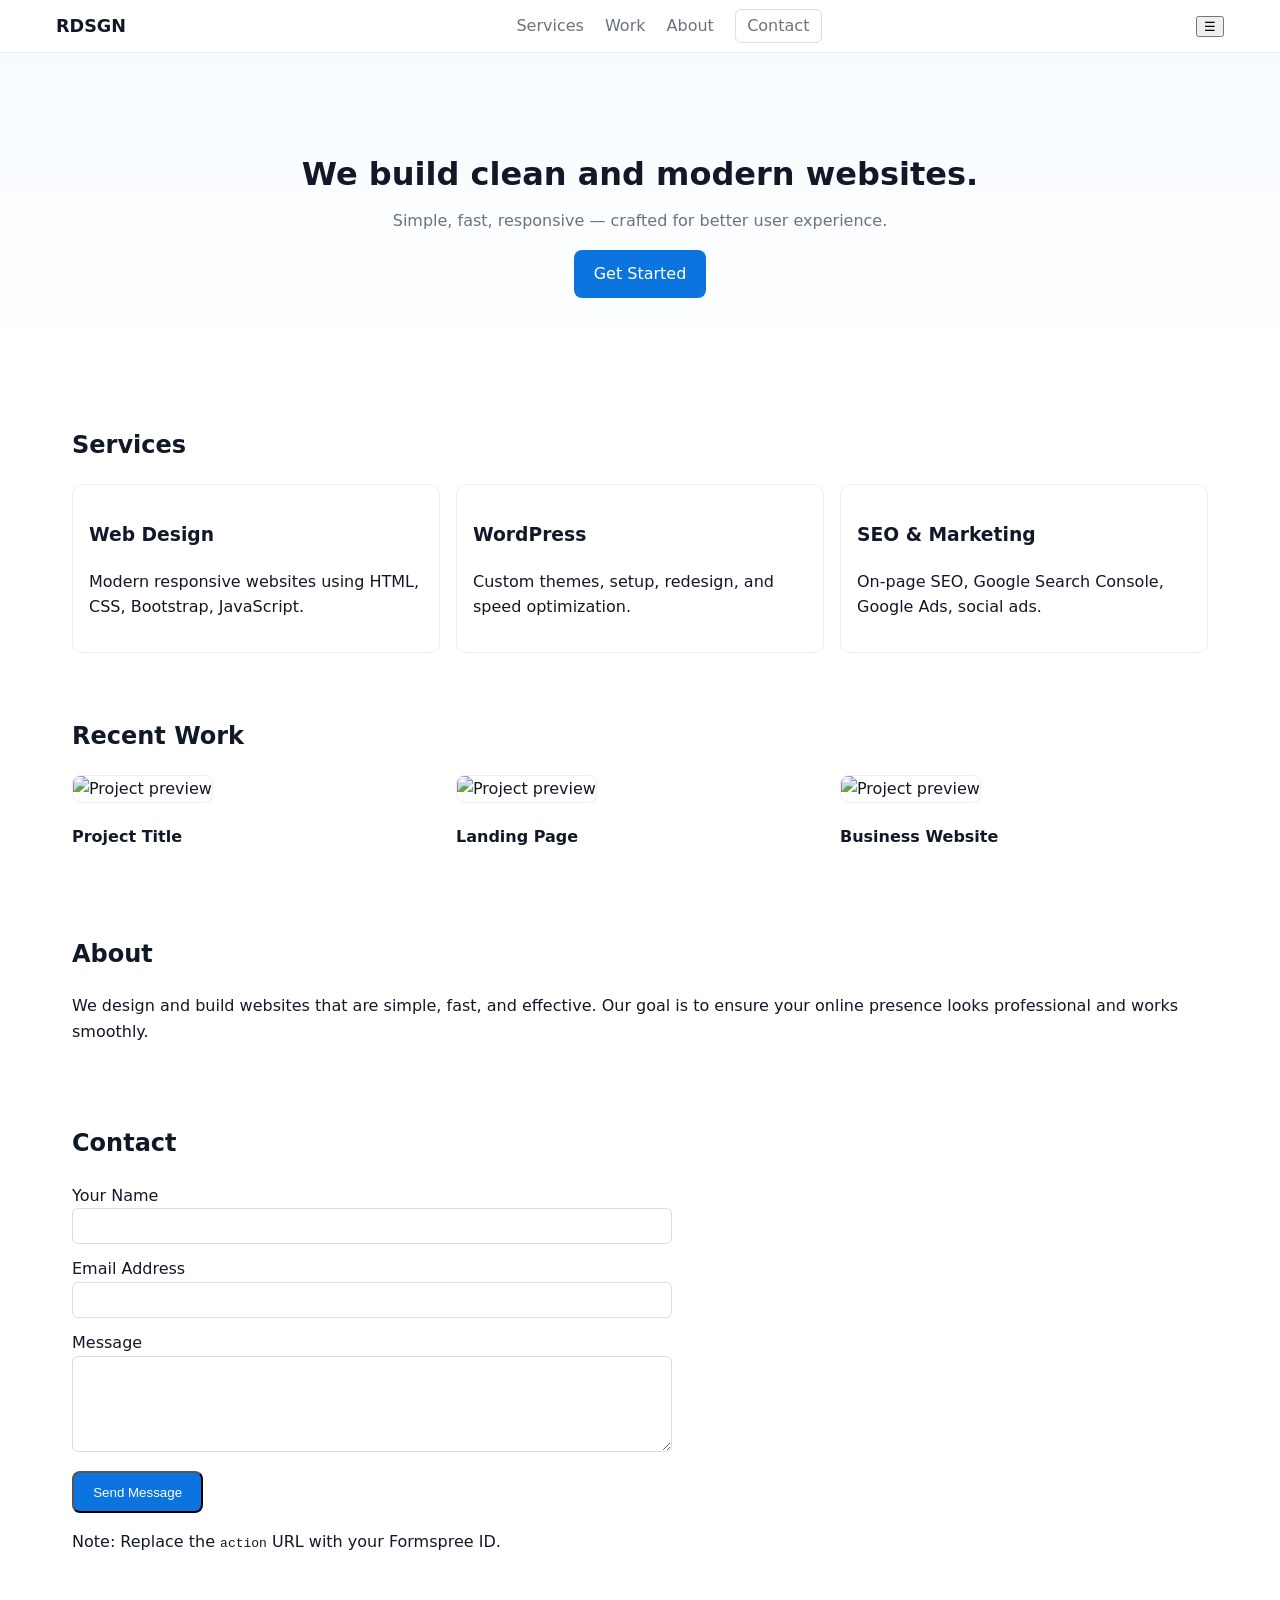
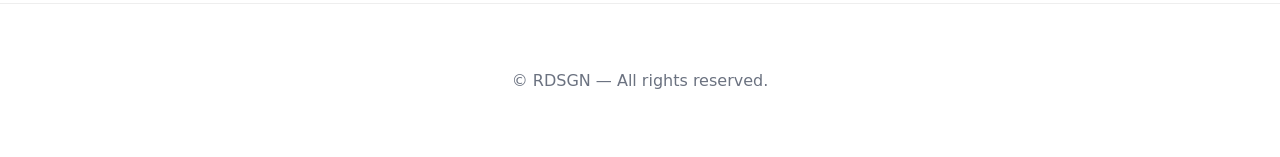
==== index.html @ f85a311f "Fix HTML encoding issues in index.html" ====
<!doctype html>
<html lang="en">
<head>
  <meta charset="utf-8" />
  <meta name="viewport" content="width=device-width,initial-scale=1" />
  <title>RDSGN — Web & Digital</title>
  <meta name="description" content="RDSGN — Modern Web Design, Development & Digital Solutions" />

  <link rel="icon" href="assets/favicon.png" />
  <link rel="stylesheet" href="styles.css" />
</head>
<body>

  <!-- Header -->
  <header class="site-header">
    <div class="container">
      <a class="logo" href="/">RDSGN</a>
      <nav class="nav">
        <a href="#services">Services</a>
        <a href="#work">Work</a>
        <a href="#about">About</a>
        <a href="#contact" class="btn">Contact</a>
      </nav>
      <button class="mobile-menu" aria-label="Open menu">☰</button>
    </div>
  </header>

  <!-- Hero Section -->
  <section class="hero">
    <div class="container">
      <h1>We build clean and modern websites.</h1>
      <p>Simple, fast, responsive — crafted for better user experience.</p>
      <a href="#contact" class="primary">Get Started</a>
    </div>
  </section>

  <!-- Services -->
  <section id="services" class="container cards">
    <h2>Services</h2>
    <div class="card-grid">

      <article class="card">
        <h3>Web Design</h3>
        <p>Modern responsive websites using HTML, CSS, Bootstrap, JavaScript.</p>
      </article>

      <article class="card">
        <h3>WordPress</h3>
        <p>Custom themes, setup, redesign, and speed optimization.</p>
      </article>

      <article class="card">
        <h3>SEO & Marketing</h3>
        <p>On-page SEO, Google Search Console, Google Ads, social ads.</p>
      </article>

    </div>
  </section>

  <!-- Work -->
  <section id="work" class="container">
    <h2>Recent Work</h2>
    <div class="work-grid">

      <div class="work-item">
        <img src="assets/example1.png" alt="Project preview" />
        <h4>Project Title</h4>
      </div>

      <div class="work-item">
        <img src="assets/example2.png" alt="Project preview" />
        <h4>Landing Page</h4>
      </div>

      <div class="work-item">
        <img src="assets/example3.png" alt="Project preview" />
        <h4>Business Website</h4>
      </div>

    </div>
  </section>

  <!-- About -->
  <section id="about" class="container">
    <h2>About</h2>
    <p>
      We design and build websites that are simple, fast, and effective.
      Our goal is to ensure your online presence looks professional and works smoothly.
    </p>
  </section>

  <!-- Contact -->
  <section id="contact" class="container form-wrap">
    <h2>Contact</h2>

    <!-- Simple Email Form -->
    <form id="contactForm" method="POST" action="https://formspree.io/f/your-id">
      <label>
        Your Name
        <input type="text" name="name" required />
      </label>

      <label>
        Email Address
        <input type="email" name="email" required />
      </label>

      <label>
        Message
        <textarea name="message" rows="5" required></textarea>
      </label>

      <button type="submit" class="primary">Send Message</button>

      <p class="form-note">
        Note: Replace the <code>action</code> URL with your Formspree ID.
      </p>
    </form>
  </section>

  <!-- Footer -->
  <footer class="site-footer">
    <div class="container">
      <p>© <span id="year"></span> RDSGN — All rights reserved.</p>
    </div>
  </footer>

  <script src="js/script.js"></script>
</body>
</html>
---- styles.css ----
:root{
  --bg:#ffffff;
  --text:#111827;
  --accent:#0b74de;
  --muted:#6b7280;
  --container:1200px;
  font-family: Inter, system-ui, -apple-system, "Segoe UI", Roboto, "Helvetica Neue", Arial;
}
*{box-sizing:border-box}
body{margin:0;color:var(--text);background:var(--bg);line-height:1.6}
.container{max-width:var(--container);margin:0 auto;padding:2rem}
.site-header{background:#fff;border-bottom:1px solid #eee;position:sticky;top:0;z-index:50}
.site-header .container{display:flex;align-items:center;justify-content:space-between;padding:0.75rem 1rem}
.logo{font-weight:700;text-decoration:none;color:var(--text);font-size:1.1rem}
.nav a{margin-left:1rem;text-decoration:none;color:var(--muted)}
.btn{padding:.4rem .7rem;border:1px solid #ddd;border-radius:6px;text-decoration:none}
.hero{padding:4rem 0;background:linear-gradient(180deg,#f7fbff 0%,#fff 100%);text-align:center}
.hero h1{font-size:2rem;margin:0 0 .5rem}
.hero p{color:var(--muted);margin:0 0 1rem}
.primary, .primary:link, .primary:visited{display:inline-block;padding:.7rem 1.2rem;background:var(--accent);color:#fff;border-radius:8px;text-decoration:none}
.cards h2, .container h2{margin-top:0}
.card-grid{display:grid;grid-template-columns:repeat(auto-fit,minmax(220px,1fr));gap:1rem;margin-top:1rem}
.card{padding:1rem;border:1px solid #eee;border-radius:10px;background:#fff}
.work-grid{display:grid;grid-template-columns:repeat(auto-fit,minmax(180px,1fr));gap:1rem;margin-top:1rem}
.work-item img{width:100%;height:140px;object-fit:cover;border-radius:8px;border:1px solid #eee}
.form-wrap form{max-width:600px}
label{display:block;margin-bottom:.75rem}
input, textarea{width:100%;padding:.6rem;border:1px solid #ddd;border-radius:6px}
.site-footer{border-top:1px solid #eee;padding:1rem 0;text-align:center;color:var(--muted)}
@media (max-width:720px){
  .site-header .nav{display:none}
  .mobile-menu{display:block}
}
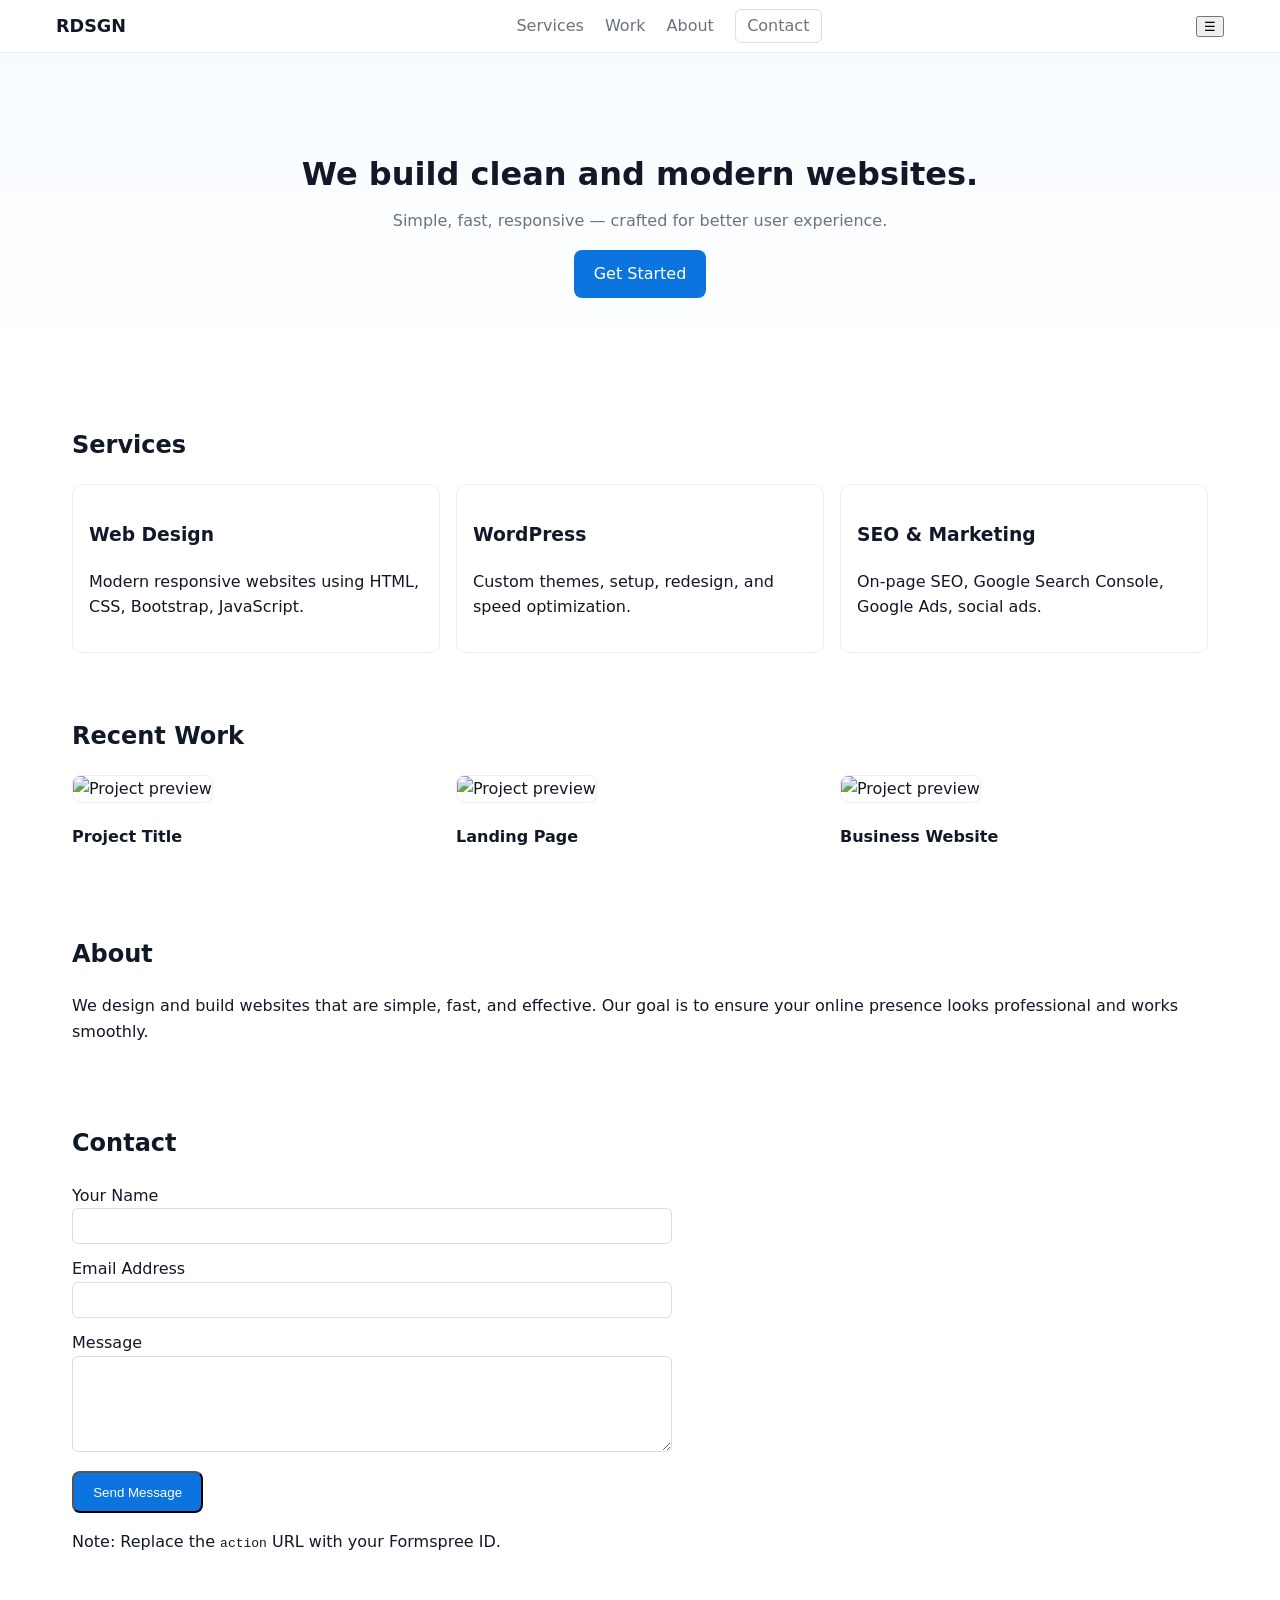
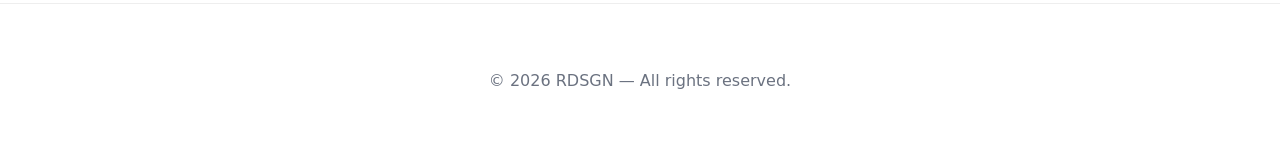
==== commit e32df6a9: "Fix HTML formatting issues in index.html" ====
--- a/index.html
+++ b/index.html
@@ -125,7 +125,8 @@
     </div>
   </footer>
 
-  <script src="js/script.js"></script>
+  <script src="script.js"></script>
 </body>
 </html>
 
+
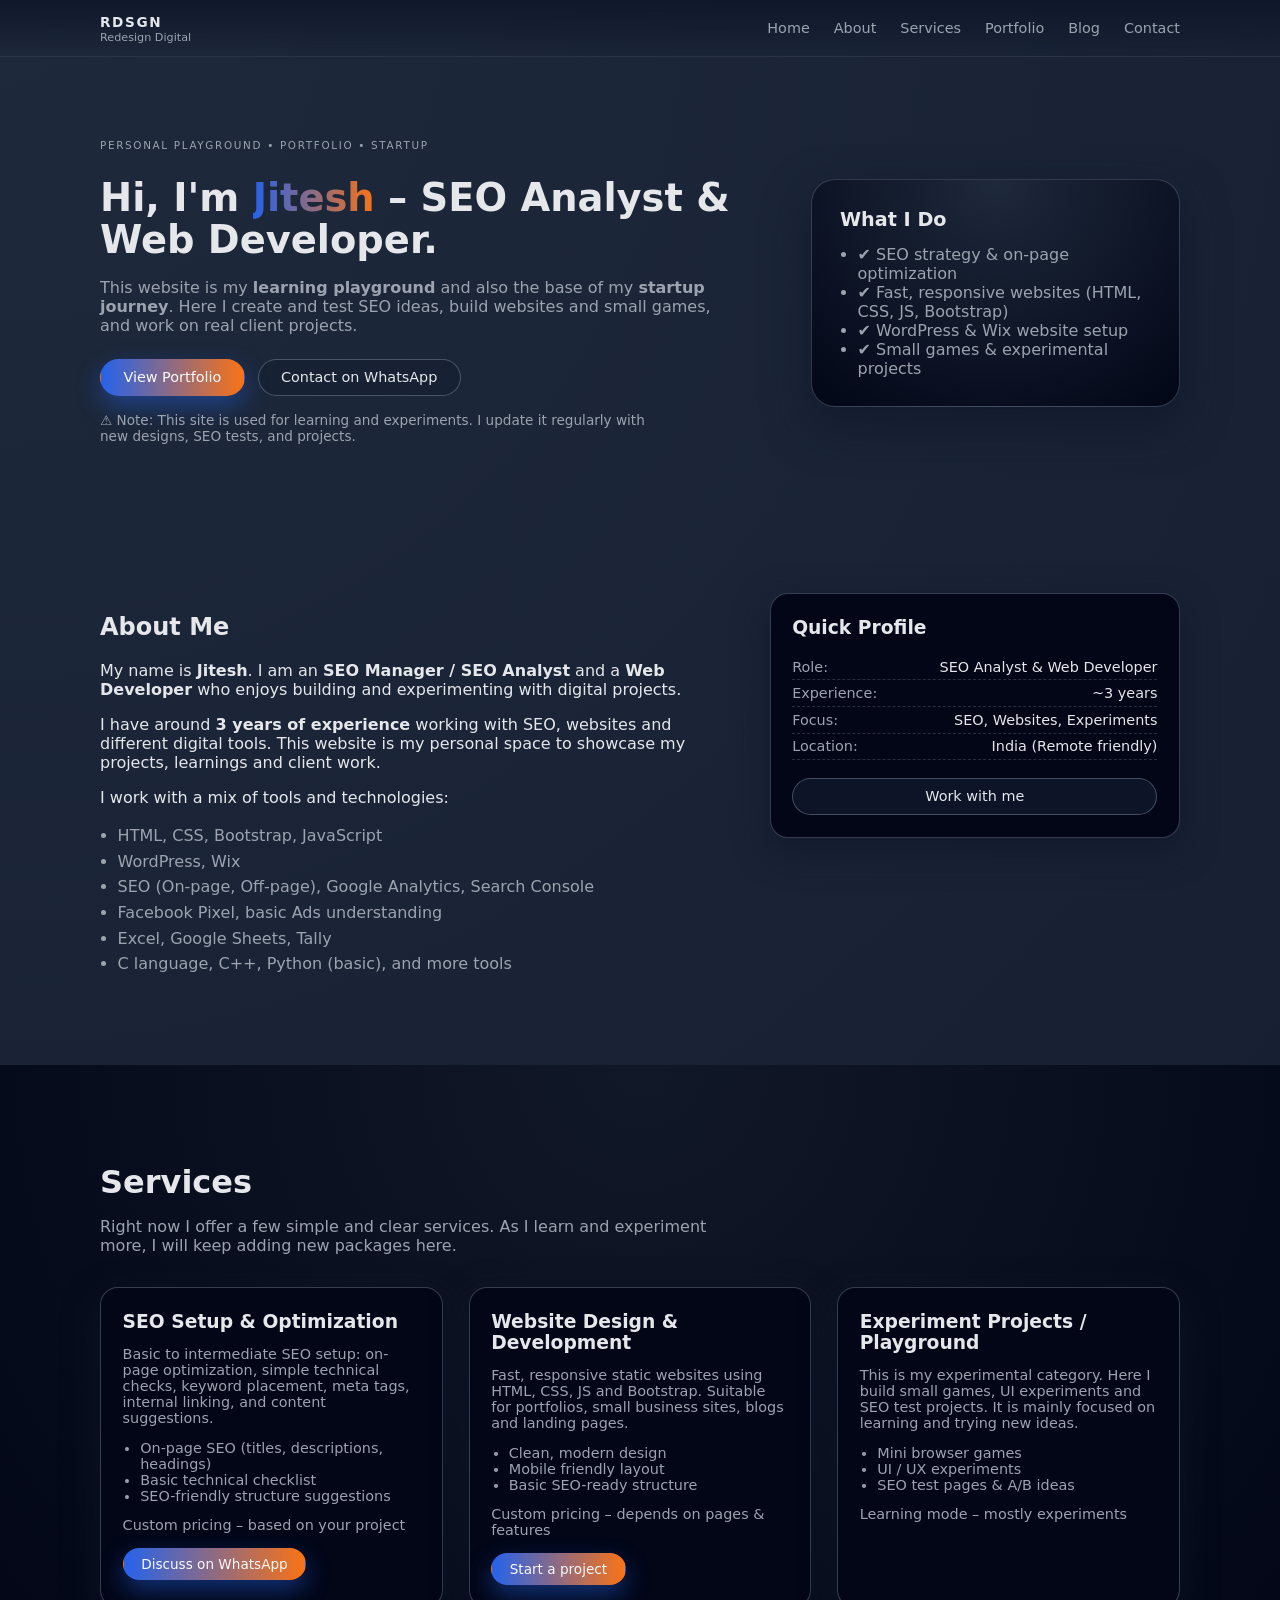
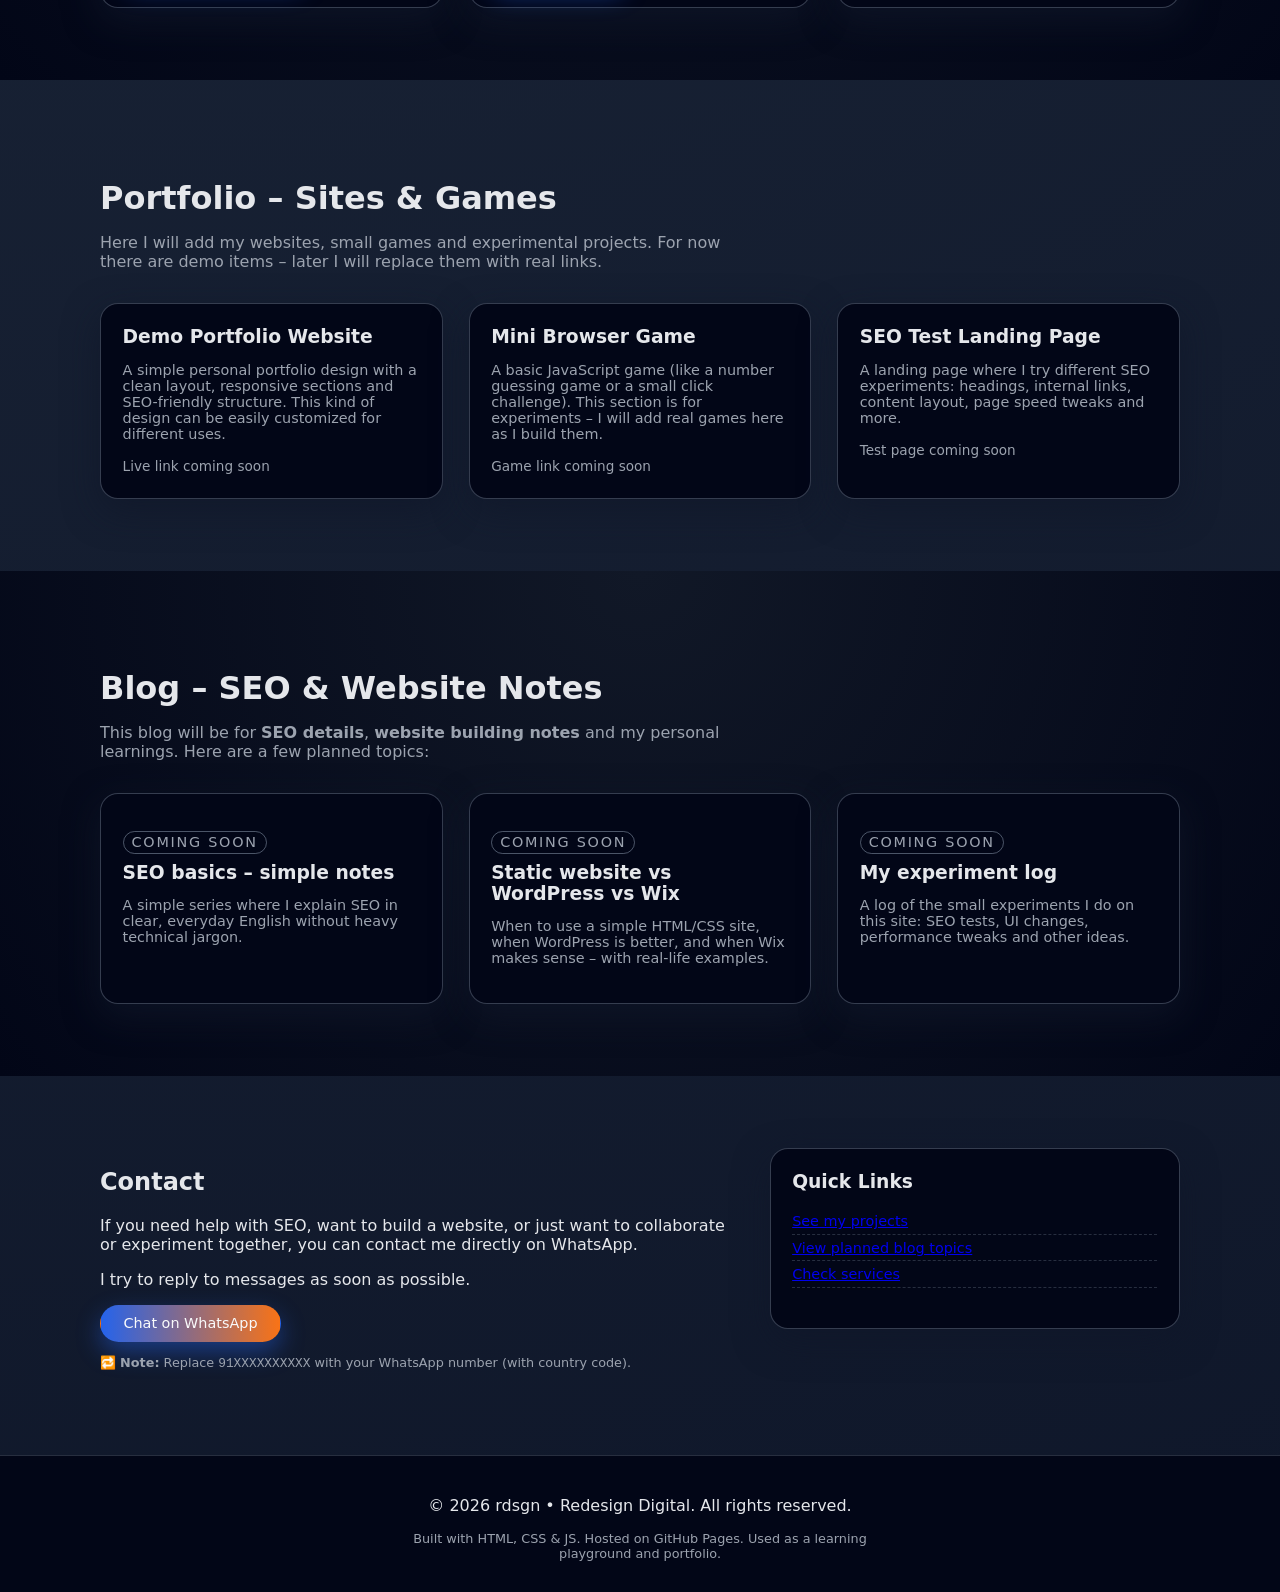
==== commit 3217a113: "start creat testing" ====
--- a/index.html
+++ b/index.html
@@ -1,132 +1,321 @@
-<!doctype html>
+<!DOCTYPE html>
 <html lang="en">
 <head>
-  <meta charset="utf-8" />
-  <meta name="viewport" content="width=device-width,initial-scale=1" />
-  <title>RDSGN — Web & Digital</title>
-  <meta name="description" content="RDSGN — Modern Web Design, Development & Digital Solutions" />
-
-  <link rel="icon" href="assets/favicon.png" />
-  <link rel="stylesheet" href="styles.css" />
+  <meta charset="UTF-8" />
+  <meta name="viewport" content="width=device-width, initial-scale=1.0" />
+  <title>rdsgn • Redesign Digital – SEO & Web Dev Portfolio</title>
+
+  <meta name="description" content="rdsgn (Redesign Digital) – Jitesh's personal playground, portfolio, SEO blog and website making services." />
+
+  <link rel="stylesheet" href="assets/css/style.css" />
 </head>
 <body>
-
-  <!-- Header -->
+  <!-- ===================== HEADER / NAVBAR ===================== -->
   <header class="site-header">
+    <div class="container nav-container">
+      <div class="logo">
+        <span class="logo-main">rdsgn</span>
+        <span class="logo-sub">Redesign Digital</span>
+      </div>
+
+      <nav class="main-nav" id="mainNav">
+        <a href="#home">Home</a>
+        <a href="#about">About</a>
+        <a href="#services">Services</a>
+        <a href="#portfolio">Portfolio</a>
+        <a href="#blog">Blog</a>
+        <a href="#contact">Contact</a>
+      </nav>
+
+      <button class="nav-toggle" id="navToggle" aria-label="Toggle navigation">
+        ☰
+      </button>
+    </div>
+  </header>
+
+  <!-- ===================== HERO / HOME ===================== -->
+  <main id="home" class="hero">
+    <div class="container hero-inner">
+      <div class="hero-text">
+        <p class="eyebrow">Personal Playground • Portfolio • Startup</p>
+        <h1>Hi, I'm <span class="accent">Jitesh</span> – SEO Analyst & Web Developer.</h1>
+        <p class="hero-subtitle">
+          This website is my <strong>learning playground</strong> and also the
+          base of my <strong>startup journey</strong>. Here I create and test SEO ideas,
+          build websites and small games, and work on real client projects.
+        </p>
+
+        <div class="hero-actions">
+          <a href="#portfolio" class="btn primary-btn">View Portfolio</a>
+          <a href="#contact" class="btn ghost-btn">Contact on WhatsApp</a>
+        </div>
+
+        <p class="hero-note">
+          ⚠️ Note: This site is used for learning and experiments. I update it
+          regularly with new designs, SEO tests, and projects.
+        </p>
+      </div>
+
+      <div class="hero-card">
+        <h2>What I Do</h2>
+        <ul>
+          <li>✔ SEO strategy & on-page optimization</li>
+          <li>✔ Fast, responsive websites (HTML, CSS, JS, Bootstrap)</li>
+          <li>✔ WordPress & Wix website setup</li>
+          <li>✔ Small games & experimental projects</li>
+        </ul>
+      </div>
+    </div>
+  </main>
+
+  <!-- ===================== ABOUT SECTION ===================== -->
+  <section id="about" class="section">
+    <div class="container two-col">
+      <div>
+        <h2>About Me</h2>
+        <p>
+          My name is <strong>Jitesh</strong>. I am an
+          <strong>SEO Manager / SEO Analyst</strong> and a
+          <strong>Web Developer</strong> who enjoys building and experimenting
+          with digital projects.
+        </p>
+        <p>
+          I have around <strong>3 years of experience</strong> working with SEO,
+          websites and different digital tools. This website is my personal
+          space to showcase my projects, learnings and client work.
+        </p>
+        <p>
+          I work with a mix of tools and technologies:
+        </p>
+        <ul class="skills-list">
+          <li>HTML, CSS, Bootstrap, JavaScript</li>
+          <li>WordPress, Wix</li>
+          <li>SEO (On-page, Off-page), Google Analytics, Search Console</li>
+          <li>Facebook Pixel, basic Ads understanding</li>
+          <li>Excel, Google Sheets, Tally</li>
+          <li>C language, C++, Python (basic), and more tools</li>
+        </ul>
+      </div>
+
+      <div class="card info-card">
+        <h3>Quick Profile</h3>
+        <ul class="info-list">
+          <li><span>Role:</span> SEO Analyst & Web Developer</li>
+          <li><span>Experience:</span> ~3 years</li>
+          <li><span>Focus:</span> SEO, Websites, Experiments</li>
+          <li><span>Location:</span> India (Remote friendly)</li>
+        </ul>
+        <a href="#contact" class="btn secondary-btn full-width">Work with me</a>
+      </div>
+    </div>
+  </section>
+
+  <!-- ===================== SERVICES / PRODUCT PAGE ===================== -->
+  <section id="services" class="section section-muted">
     <div class="container">
-      <a class="logo" href="/">RDSGN</a>
-      <nav class="nav">
-        <a href="#services">Services</a>
-        <a href="#work">Work</a>
-        <a href="#about">About</a>
-        <a href="#contact" class="btn">Contact</a>
-      </nav>
-      <button class="mobile-menu" aria-label="Open menu">☰</button>
-    </div>
-  </header>
-
-  <!-- Hero Section -->
-  <section class="hero">
+      <h2 class="section-title">Services</h2>
+      <p class="section-subtitle">
+        Right now I offer a few simple and clear services. As I learn and
+        experiment more, I will keep adding new packages here.
+      </p>
+
+      <div class="cards-grid">
+        <article class="card service-card">
+          <h3>SEO Setup & Optimization</h3>
+          <p>
+            Basic to intermediate SEO setup: on-page optimization, simple
+            technical checks, keyword placement, meta tags, internal linking,
+            and content suggestions.
+          </p>
+          <ul class="bullet-list">
+            <li>On-page SEO (titles, descriptions, headings)</li>
+            <li>Basic technical checklist</li>
+            <li>SEO-friendly structure suggestions</li>
+          </ul>
+          <p class="price-tag">Custom pricing – based on your project</p>
+          <a href="#contact" class="btn small-btn primary-btn">Discuss on WhatsApp</a>
+        </article>
+
+        <article class="card service-card">
+          <h3>Website Design & Development</h3>
+          <p>
+            Fast, responsive static websites using HTML, CSS, JS and Bootstrap.
+            Suitable for portfolios, small business sites, blogs and landing pages.
+          </p>
+          <ul class="bullet-list">
+            <li>Clean, modern design</li>
+            <li>Mobile friendly layout</li>
+            <li>Basic SEO-ready structure</li>
+          </ul>
+          <p class="price-tag">Custom pricing – depends on pages & features</p>
+          <a href="#contact" class="btn small-btn primary-btn">Start a project</a>
+        </article>
+
+        <article class="card service-card">
+          <h3>Experiment Projects / Playground</h3>
+          <p>
+            This is my experimental category. Here I build small games, UI
+            experiments and SEO test projects. It is mainly focused on learning
+            and trying new ideas.
+          </p>
+          <ul class="bullet-list">
+            <li>Mini browser games</li>
+            <li>UI / UX experiments</li>
+            <li>SEO test pages & A/B ideas</li>
+          </ul>
+          <p class="price-tag">Learning mode – mostly experiments</p>
+        </article>
+      </div>
+    </div>
+  </section>
+
+  <!-- ===================== PORTFOLIO ===================== -->
+  <section id="portfolio" class="section">
     <div class="container">
-      <h1>We build clean and modern websites.</h1>
-      <p>Simple, fast, responsive — crafted for better user experience.</p>
-      <a href="#contact" class="primary">Get Started</a>
-    </div>
-  </section>
-
-  <!-- Services -->
-  <section id="services" class="container cards">
-    <h2>Services</h2>
-    <div class="card-grid">
-
-      <article class="card">
-        <h3>Web Design</h3>
-        <p>Modern responsive websites using HTML, CSS, Bootstrap, JavaScript.</p>
-      </article>
-
-      <article class="card">
-        <h3>WordPress</h3>
-        <p>Custom themes, setup, redesign, and speed optimization.</p>
-      </article>
-
-      <article class="card">
-        <h3>SEO & Marketing</h3>
-        <p>On-page SEO, Google Search Console, Google Ads, social ads.</p>
-      </article>
-
-    </div>
-  </section>
-
-  <!-- Work -->
-  <section id="work" class="container">
-    <h2>Recent Work</h2>
-    <div class="work-grid">
-
-      <div class="work-item">
-        <img src="assets/example1.png" alt="Project preview" />
-        <h4>Project Title</h4>
-      </div>
-
-      <div class="work-item">
-        <img src="assets/example2.png" alt="Project preview" />
-        <h4>Landing Page</h4>
-      </div>
-
-      <div class="work-item">
-        <img src="assets/example3.png" alt="Project preview" />
-        <h4>Business Website</h4>
-      </div>
-
-    </div>
-  </section>
-
-  <!-- About -->
-  <section id="about" class="container">
-    <h2>About</h2>
-    <p>
-      We design and build websites that are simple, fast, and effective.
-      Our goal is to ensure your online presence looks professional and works smoothly.
-    </p>
-  </section>
-
-  <!-- Contact -->
-  <section id="contact" class="container form-wrap">
-    <h2>Contact</h2>
-
-    <!-- Simple Email Form -->
-    <form id="contactForm" method="POST" action="https://formspree.io/f/your-id">
-      <label>
-        Your Name
-        <input type="text" name="name" required />
-      </label>
-
-      <label>
-        Email Address
-        <input type="email" name="email" required />
-      </label>
-
-      <label>
-        Message
-        <textarea name="message" rows="5" required></textarea>
-      </label>
-
-      <button type="submit" class="primary">Send Message</button>
-
-      <p class="form-note">
-        Note: Replace the <code>action</code> URL with your Formspree ID.
+      <h2 class="section-title">Portfolio – Sites & Games</h2>
+      <p class="section-subtitle">
+        Here I will add my websites, small games and experimental projects.
+        For now there are demo items – later I will replace them with real links.
       </p>
-    </form>
-  </section>
-
-  <!-- Footer -->
+
+      <div class="cards-grid">
+        <article class="card portfolio-card">
+          <h3>Demo Portfolio Website</h3>
+          <p>
+            A simple personal portfolio design with a clean layout, responsive
+            sections and SEO-friendly structure. This kind of design can be
+            easily customized for different uses.
+          </p>
+          <a href="#" class="text-link disabled">Live link coming soon</a>
+        </article>
+
+        <article class="card portfolio-card">
+          <h3>Mini Browser Game</h3>
+          <p>
+            A basic JavaScript game (like a number guessing game or a small
+            click challenge). This section is for experiments – I will add real
+            games here as I build them.
+          </p>
+          <a href="#" class="text-link disabled">Game link coming soon</a>
+        </article>
+
+        <article class="card portfolio-card">
+          <h3>SEO Test Landing Page</h3>
+          <p>
+            A landing page where I try different SEO experiments: headings,
+            internal links, content layout, page speed tweaks and more.
+          </p>
+          <a href="#" class="text-link disabled">Test page coming soon</a>
+        </article>
+      </div>
+    </div>
+  </section>
+
+  <!-- ===================== BLOG ===================== -->
+  <section id="blog" class="section section-muted">
+    <div class="container">
+      <h2 class="section-title">Blog – SEO & Website Notes</h2>
+      <p class="section-subtitle">
+        This blog will be for <strong>SEO details</strong>, <strong>website
+        building notes</strong> and my personal learnings. Here are a few
+        planned topics:
+      </p>
+
+      <div class="cards-grid">
+        <article class="card blog-card">
+          <p class="badge">Coming soon</p>
+          <h3>SEO basics – simple notes</h3>
+          <p>
+            A simple series where I explain SEO in clear, everyday English
+            without heavy technical jargon.
+          </p>
+        </article>
+
+        <article class="card blog-card">
+          <p class="badge">Coming soon</p>
+          <h3>Static website vs WordPress vs Wix</h3>
+          <p>
+            When to use a simple HTML/CSS site, when WordPress is better, and
+            when Wix makes sense – with real-life examples.
+          </p>
+        </article>
+
+        <article class="card blog-card">
+          <p class="badge">Coming soon</p>
+          <h3>My experiment log</h3>
+          <p>
+            A log of the small experiments I do on this site: SEO tests, UI
+            changes, performance tweaks and other ideas.
+          </p>
+        </article>
+      </div>
+    </div>
+  </section>
+
+  <!-- ===================== TESTIMONIALS (COMMENTED) ===================== -->
+  <!--
+  <section id="testimonials" class="section">
+    <div class="container">
+      <h2 class="section-title">What Clients Say</h2>
+      <div class="cards-grid">
+        <article class="card">
+          <p>"In the future, client feedback and testimonials will be shown here."</p>
+          <p class="muted">– Client Name</p>
+        </article>
+      </div>
+    </div>
+  </section>
+  -->
+
+  <!-- ===================== CONTACT ===================== -->
+  <section id="contact" class="section">
+    <div class="container two-col">
+      <div>
+        <h2>Contact</h2>
+        <p>
+          If you need help with SEO, want to build a website, or just want to
+          collaborate or experiment together, you can contact me directly on WhatsApp.
+        </p>
+        <p>
+          I try to reply to messages as soon as possible.
+        </p>
+
+        <a
+          href="https://wa.me/91XXXXXXXXXX?text=Hi%20Jitesh%2C%20I%20came%20from%20your%20website%20rdsgn.in"
+          class="btn primary-btn"
+          target="_blank"
+          rel="noopener noreferrer"
+        >
+          Chat on WhatsApp
+        </a>
+
+        <p class="small-note">
+          🔁 <strong>Note:</strong> Replace <code>91XXXXXXXXXX</code> with your
+          WhatsApp number (with country code).
+        </p>
+      </div>
+
+      <div class="card info-card">
+        <h3>Quick Links</h3>
+        <ul class="info-list">
+          <li><a href="#portfolio">See my projects</a></li>
+          <li><a href="#blog">View planned blog topics</a></li>
+          <li><a href="#services">Check services</a></li>
+        </ul>
+      </div>
+    </div>
+  </section>
+
+  <!-- ===================== FOOTER ===================== -->
   <footer class="site-footer">
-    <div class="container">
-      <p>© <span id="year"></span> RDSGN — All rights reserved.</p>
+    <div class="container footer-inner">
+      <p>© <span id="year"></span> rdsgn • Redesign Digital. All rights reserved.</p>
+      <p class="footer-note">
+        Built with HTML, CSS & JS. Hosted on GitHub Pages. Used as a learning playground and portfolio.
+      </p>
     </div>
   </footer>
 
-  <script src="script.js"></script>
+  <script src="assets/js/main.js"></script>
 </body>
 </html>
-
-
--- a/assets/css/style.css
+++ b/assets/css/style.css
@@ -0,0 +1,445 @@
+/* ===================== THEME VARIABLES ===================== */
+:root {
+  --primary: #2563eb;
+  --primary-soft: rgba(37, 99, 235, 0.12);
+  --secondary: #f97316;
+  --bg: #0f172a;
+  --bg-elevated: #020617;
+  --bg-muted: #020617;
+  --surface: #020617;
+  --border-subtle: #1f2937;
+  --text: #e5e7eb;
+  --text-muted: #9ca3af;
+  --radius-lg: 18px;
+  --radius-xl: 24px;
+  --shadow-soft: 0 18px 45px rgba(15, 23, 42, 0.7);
+}
+
+/* Sirf yaha color change karoge to poora theme change ho jayega */
+
+*,
+*::before,
+*::after {
+  box-sizing: border-box;
+}
+
+html,
+body {
+  margin: 0;
+  padding: 0;
+  font-family: system-ui, -apple-system, BlinkMacSystemFont, "SF Pro Text",
+    "Segoe UI", sans-serif;
+  background: radial-gradient(circle at top left, #1e293b, var(--bg));
+  color: var(--text);
+  scroll-behavior: smooth;
+}
+
+body {
+  min-height: 100vh;
+}
+
+/* ===================== GLOBAL UTILS ===================== */
+
+.container {
+  width: 100%;
+  max-width: 1120px;
+  margin: 0 auto;
+  padding: 0 1.25rem;
+}
+
+.section {
+  padding: 4.5rem 0;
+}
+
+.section-muted {
+  background: radial-gradient(circle at top, #111827, #020617);
+}
+
+.section-title {
+  font-size: 2rem;
+  margin-bottom: 0.5rem;
+}
+
+.section-subtitle {
+  color: var(--text-muted);
+  max-width: 640px;
+}
+
+/* ===================== HEADER ===================== */
+
+.site-header {
+  position: sticky;
+  top: 0;
+  z-index: 100;
+  backdrop-filter: blur(18px);
+  background: linear-gradient(to bottom, rgba(15, 23, 42, 0.95), transparent);
+  border-bottom: 1px solid rgba(148, 163, 184, 0.2);
+}
+
+.nav-container {
+  display: flex;
+  align-items: center;
+  justify-content: space-between;
+  padding: 0.75rem 1.25rem;
+}
+
+.logo-main {
+  font-weight: 700;
+  letter-spacing: 0.12em;
+  text-transform: uppercase;
+  font-size: 0.85rem;
+}
+
+.logo-sub {
+  display: block;
+  font-size: 0.7rem;
+  color: var(--text-muted);
+}
+
+.main-nav {
+  display: flex;
+  gap: 1.5rem;
+  align-items: center;
+}
+
+.main-nav a {
+  text-decoration: none;
+  color: var(--text-muted);
+  font-size: 0.9rem;
+  position: relative;
+}
+
+.main-nav a::after {
+  content: "";
+  position: absolute;
+  left: 0;
+  bottom: -0.3rem;
+  width: 0;
+  height: 2px;
+  background: linear-gradient(to right, var(--primary), var(--secondary));
+  transition: width 0.2s ease-out;
+}
+
+.main-nav a:hover {
+  color: var(--text);
+}
+
+.main-nav a:hover::after {
+  width: 100%;
+}
+
+/* Mobile nav toggle */
+.nav-toggle {
+  display: none;
+  border: none;
+  background: rgba(15, 23, 42, 0.9);
+  color: var(--text);
+  font-size: 1.3rem;
+  padding: 0.25rem 0.6rem;
+  border-radius: 999px;
+}
+
+/* ===================== HERO ===================== */
+
+.hero {
+  padding: 4.5rem 0 4rem;
+}
+
+.hero-inner {
+  display: grid;
+  grid-template-columns: minmax(0, 2fr) minmax(0, 1.1fr);
+  gap: 2.5rem;
+  align-items: center;
+}
+
+.eyebrow {
+  text-transform: uppercase;
+  letter-spacing: 0.16em;
+  font-size: 0.65rem;
+  color: var(--text-muted);
+  margin-bottom: 0.4rem;
+}
+
+.hero h1 {
+  font-size: clamp(2.1rem, 3vw, 2.8rem);
+  line-height: 1.1;
+  margin-bottom: 0.75rem;
+}
+
+.accent {
+  background: linear-gradient(to right, var(--primary), var(--secondary));
+  -webkit-background-clip: text;
+  color: transparent;
+}
+
+.hero-subtitle {
+  color: var(--text-muted);
+  max-width: 620px;
+}
+
+.hero-actions {
+  display: flex;
+  flex-wrap: wrap;
+  gap: 0.8rem;
+  margin: 1.5rem 0 1rem;
+}
+
+.hero-note {
+  font-size: 0.85rem;
+  color: var(--text-muted);
+  max-width: 560px;
+}
+
+/* Hero side card */
+
+.hero-card {
+  background: radial-gradient(circle at top, #1e293b, #020617);
+  border-radius: var(--radius-xl);
+  padding: 1.75rem;
+  border: 1px solid rgba(148, 163, 184, 0.3);
+  box-shadow: var(--shadow-soft);
+}
+
+.hero-card h2 {
+  margin-top: 0;
+  font-size: 1.2rem;
+  margin-bottom: 0.9rem;
+}
+
+.hero-card ul {
+  padding-left: 1.1rem;
+  margin: 0;
+  color: var(--text-muted);
+}
+
+/* ===================== BUTTONS ===================== */
+
+.btn {
+  display: inline-flex;
+  align-items: center;
+  justify-content: center;
+  border-radius: 999px;
+  padding: 0.6rem 1.4rem;
+  font-size: 0.9rem;
+  font-weight: 500;
+  text-decoration: none;
+  border: 1px solid transparent;
+  cursor: pointer;
+  transition: transform 0.12s ease-out, box-shadow 0.12s ease-out,
+    background 0.12s ease-out, border-color 0.12s ease-out;
+  white-space: nowrap;
+}
+
+.btn:active {
+  transform: scale(0.97);
+}
+
+.primary-btn {
+  background: linear-gradient(to right, var(--primary), var(--secondary));
+  color: #f9fafb;
+  box-shadow: 0 10px 25px rgba(37, 99, 235, 0.45);
+}
+
+.primary-btn:hover {
+  box-shadow: 0 14px 35px rgba(37, 99, 235, 0.6);
+}
+
+.ghost-btn {
+  background: rgba(15, 23, 42, 0.3);
+  border-color: rgba(148, 163, 184, 0.4);
+  color: var(--text);
+}
+
+.ghost-btn:hover {
+  border-color: var(--primary);
+}
+
+.secondary-btn {
+  background: rgba(15, 23, 42, 0.9);
+  border-color: rgba(148, 163, 184, 0.4);
+  color: var(--text);
+}
+
+.small-btn {
+  padding: 0.45rem 1.1rem;
+  font-size: 0.85rem;
+}
+
+.full-width {
+  width: 100%;
+}
+
+/* ===================== LAYOUTS ===================== */
+
+.two-col {
+  display: grid;
+  grid-template-columns: minmax(0, 1.7fr) minmax(0, 1.1fr);
+  gap: 2.2rem;
+  align-items: flex-start;
+}
+
+.cards-grid {
+  display: grid;
+  grid-template-columns: repeat(3, minmax(0, 1fr));
+  gap: 1.6rem;
+  margin-top: 2rem;
+}
+
+/* ===================== CARDS ===================== */
+
+.card {
+  background: radial-gradient(circle at top, #020617, #020617);
+  border-radius: var(--radius-lg);
+  padding: 1.4rem 1.35rem;
+  border: 1px solid rgba(148, 163, 184, 0.35);
+  box-shadow: 0 12px 35px rgba(15, 23, 42, 0.7);
+}
+
+.info-card h3 {
+  margin-top: 0;
+  margin-bottom: 1rem;
+}
+
+.info-list {
+  list-style: none;
+  padding-left: 0;
+  margin: 0 0 1.1rem;
+  font-size: 0.9rem;
+}
+
+.info-list li {
+  display: flex;
+  justify-content: space-between;
+  border-bottom: 1px dashed rgba(148, 163, 184, 0.25);
+  padding: 0.3rem 0;
+}
+
+.info-list li span:first-child {
+  color: var(--text-muted);
+}
+
+.skills-list {
+  padding-left: 1.1rem;
+  color: var(--text-muted);
+  line-height: 1.6;
+}
+
+/* Service / portfolio / blog cards */
+
+.service-card h3,
+.portfolio-card h3,
+.blog-card h3 {
+  margin-top: 0;
+  margin-bottom: 0.4rem;
+}
+
+.service-card p,
+.portfolio-card p,
+.blog-card p {
+  font-size: 0.9rem;
+  color: var(--text-muted);
+}
+
+.bullet-list {
+  padding-left: 1.1rem;
+  margin: 0.6rem 0;
+  font-size: 0.9rem;
+  color: var(--text-muted);
+}
+
+.price-tag {
+  margin-top: 0.8rem;
+  font-size: 0.85rem;
+  color: var(--secondary);
+}
+
+.text-link {
+  font-size: 0.85rem;
+  text-decoration: none;
+}
+
+.text-link.disabled {
+  color: var(--text-muted);
+  cursor: default;
+}
+
+.badge {
+  display: inline-block;
+  font-size: 0.7rem;
+  text-transform: uppercase;
+  letter-spacing: 0.12em;
+  padding: 0.15rem 0.5rem;
+  border-radius: 999px;
+  border: 1px solid rgba(148, 163, 184, 0.5);
+  color: var(--text-muted);
+  margin-bottom: 0.5rem;
+}
+
+/* ===================== FOOTER ===================== */
+
+.site-footer {
+  border-top: 1px solid rgba(148, 163, 184, 0.25);
+  padding: 1.5rem 0 2rem;
+  background: radial-gradient(circle at bottom, #020617, #020617);
+}
+
+.footer-inner {
+  text-align: center;
+}
+
+.footer-note {
+  font-size: 0.8rem;
+  color: var(--text-muted);
+  max-width: 520px;
+  margin: 0.4rem auto 0;
+}
+
+.small-note {
+  font-size: 0.8rem;
+  color: var(--text-muted);
+}
+
+/* ===================== RESPONSIVE ===================== */
+
+@media (max-width: 900px) {
+  .hero-inner,
+  .two-col {
+    grid-template-columns: minmax(0, 1fr);
+  }
+
+  .cards-grid {
+    grid-template-columns: repeat(2, minmax(0, 1fr));
+  }
+}
+
+@media (max-width: 700px) {
+  .nav-toggle {
+    display: inline-flex;
+  }
+
+  .main-nav {
+    position: absolute;
+    right: 1.25rem;
+    top: 3.1rem;
+    flex-direction: column;
+    align-items: flex-start;
+    background: radial-gradient(circle at top, #020617, #020617);
+    border-radius: 16px;
+    padding: 0.75rem 1rem;
+    border: 1px solid rgba(148, 163, 184, 0.3);
+    box-shadow: 0 18px 40px rgba(15, 23, 42, 0.8);
+    display: none;
+  }
+
+  .main-nav.open {
+    display: flex;
+  }
+
+  .hero {
+    padding-top: 3.5rem;
+  }
+
+  .cards-grid {
+    grid-template-columns: minmax(0, 1fr);
+  }
+}
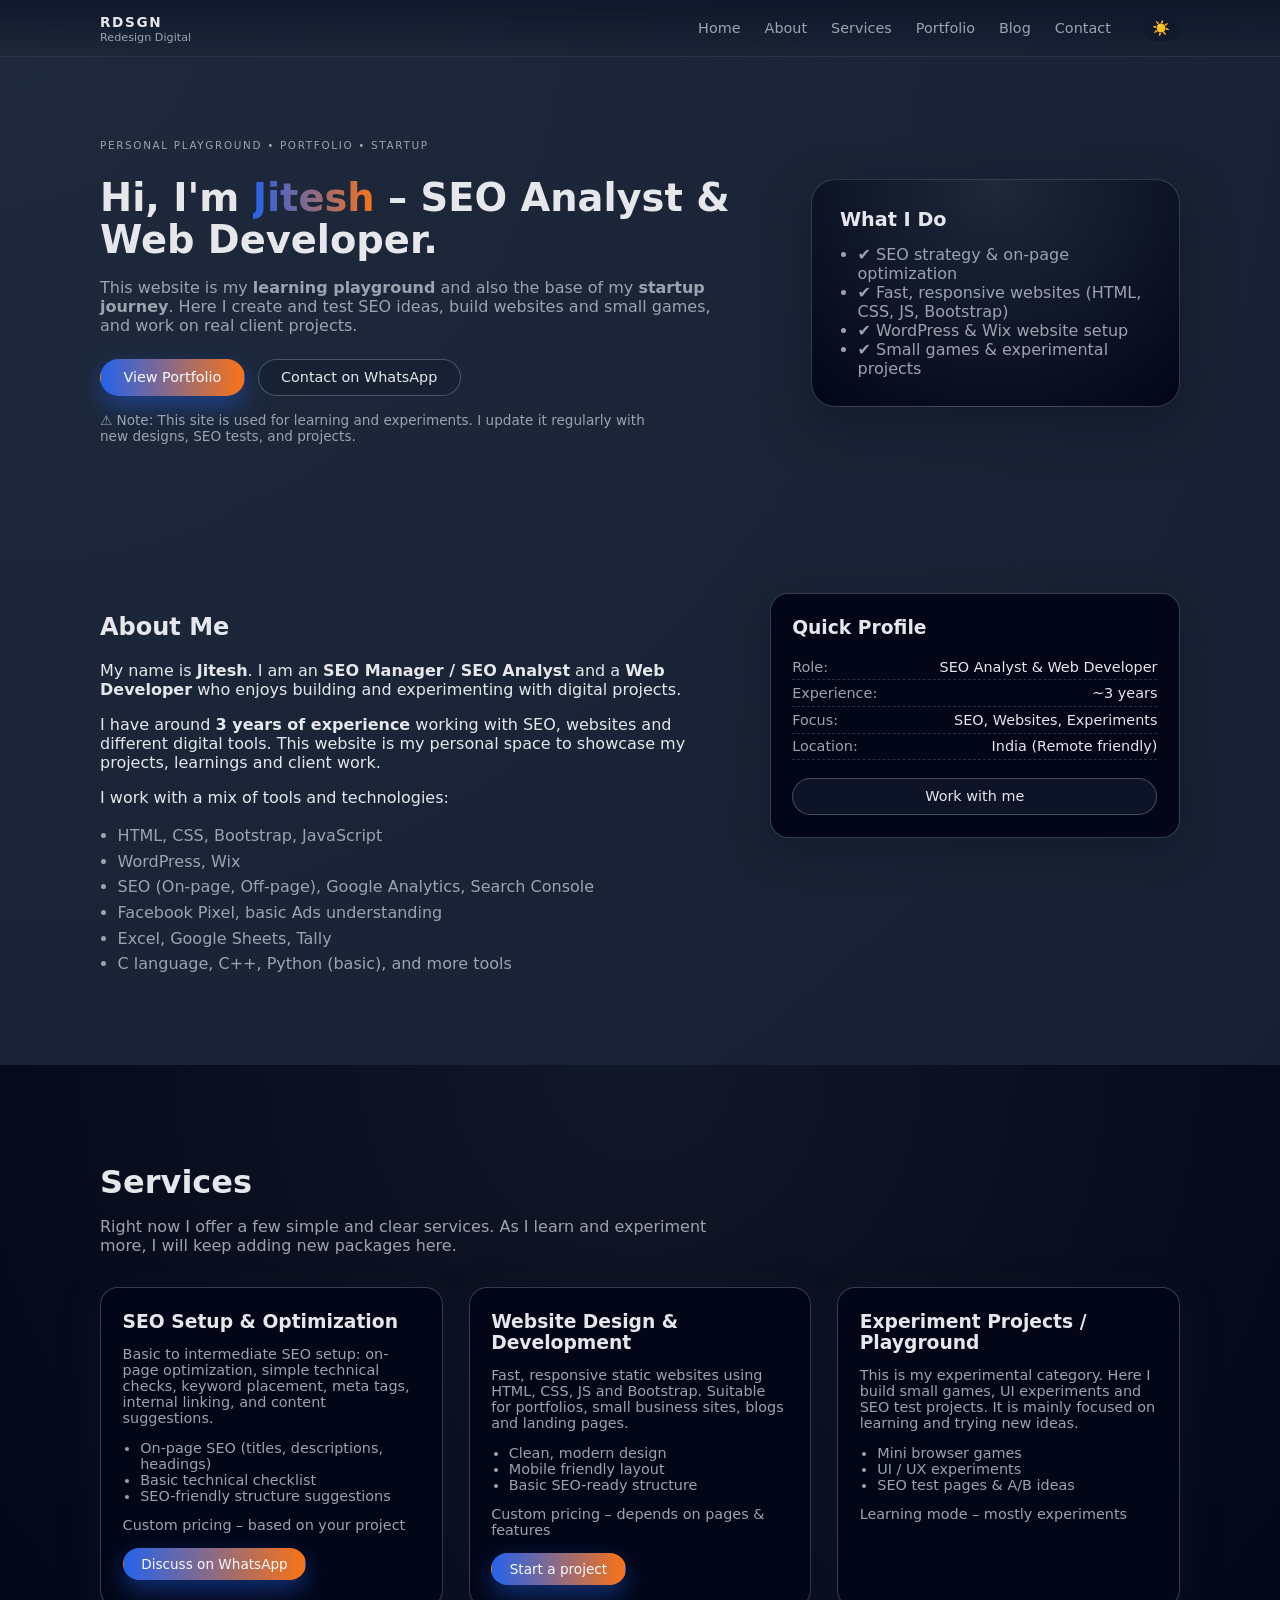
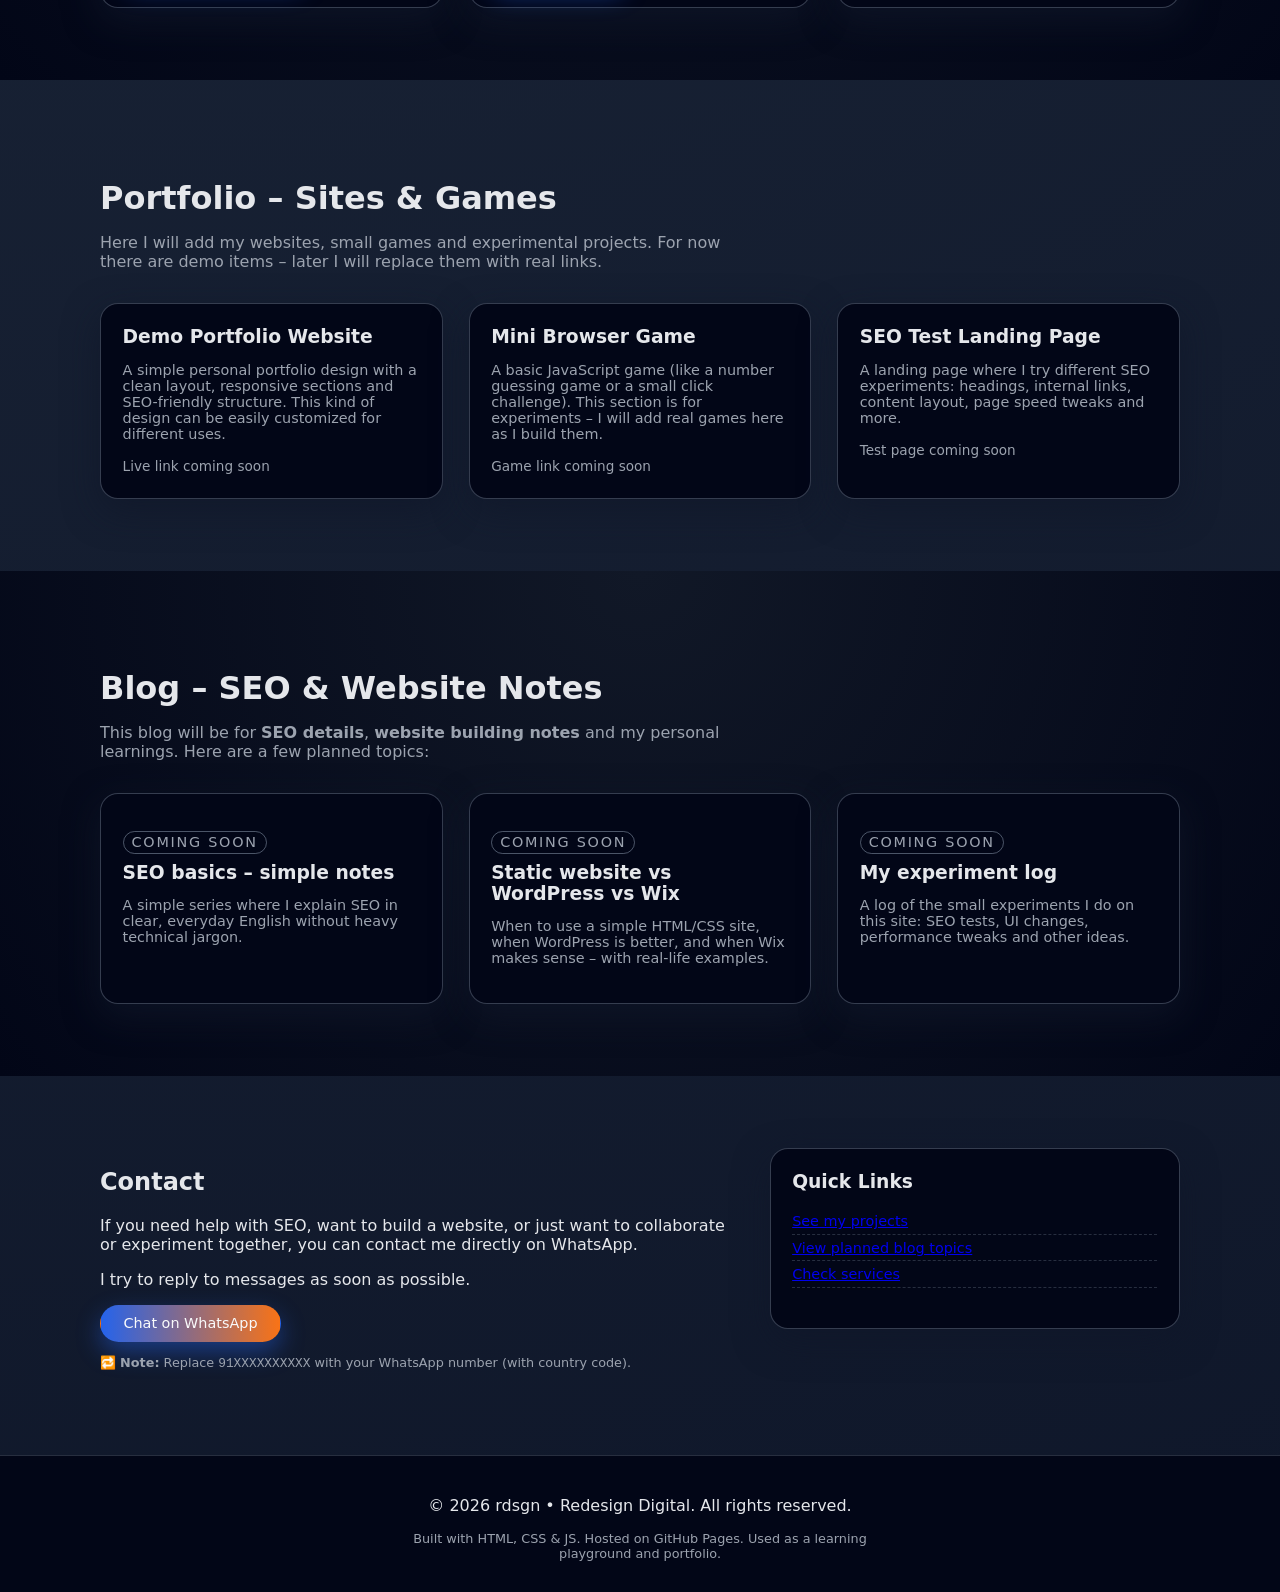
==== commit c2e99d9a: "change" ====
--- a/index.html
+++ b/index.html
@@ -11,28 +11,9 @@
 </head>
 <body>
   <!-- ===================== HEADER / NAVBAR ===================== -->
-  <header class="site-header">
-    <div class="container nav-container">
-      <div class="logo">
-        <span class="logo-main">rdsgn</span>
-        <span class="logo-sub">Redesign Digital</span>
-      </div>
-
-      <nav class="main-nav" id="mainNav">
-        <a href="#home">Home</a>
-        <a href="#about">About</a>
-        <a href="#services">Services</a>
-        <a href="#portfolio">Portfolio</a>
-        <a href="#blog">Blog</a>
-        <a href="#contact">Contact</a>
-      </nav>
-
-      <button class="nav-toggle" id="navToggle" aria-label="Toggle navigation">
-        ☰
-      </button>
-    </div>
-  </header>
-
+ <div id="site-header"></div>
+ <!-- ===================== HEADER / NAVBAR ===================== -->
+  
   <!-- ===================== HERO / HOME ===================== -->
   <main id="home" class="hero">
     <div class="container hero-inner">
@@ -307,15 +288,8 @@
   </section>
 
   <!-- ===================== FOOTER ===================== -->
-  <footer class="site-footer">
-    <div class="container footer-inner">
-      <p>© <span id="year"></span> rdsgn • Redesign Digital. All rights reserved.</p>
-      <p class="footer-note">
-        Built with HTML, CSS & JS. Hosted on GitHub Pages. Used as a learning playground and portfolio.
-      </p>
-    </div>
-  </footer>
-
+   <div id="site-footer"></div>
+<!-- ===================== FOOTER ===================== -->
   <script src="assets/js/main.js"></script>
 </body>
 </html>
--- a/assets/css/style.css
+++ b/assets/css/style.css
@@ -14,6 +14,18 @@
   --radius-xl: 24px;
   --shadow-soft: 0 18px 45px rgba(15, 23, 42, 0.7);
 }
+/* Light theme overrides */
+:root[data-theme="light"] {
+  --bg: #f3f4f6;
+  --bg-elevated: #ffffff;
+  --bg-muted: #e5e7eb;
+  --surface: #ffffff;
+  --border-subtle: #d1d5db;
+  --text: #111827;
+  --text-muted: #6b7280;
+  --shadow-soft: 0 18px 45px rgba(15, 23, 42, 0.12);
+}
+
 
 /* Sirf yaha color change karoge to poora theme change ho jayega */
 
@@ -443,3 +455,19 @@
     grid-template-columns: minmax(0, 1fr);
   }
 }
+
+.theme-toggle {
+  border: none;
+  background: rgba(15, 23, 42, 0.5);
+  border-radius: 999px;
+  padding: 0.25rem 0.6rem;
+  font-size: 0.9rem;
+  margin-left: 0.5rem;
+  cursor: pointer;
+  color: var(--text);
+}
+
+:root[data-theme="light"] .theme-toggle {
+  background: rgba(243, 244, 246, 0.9);
+}
+
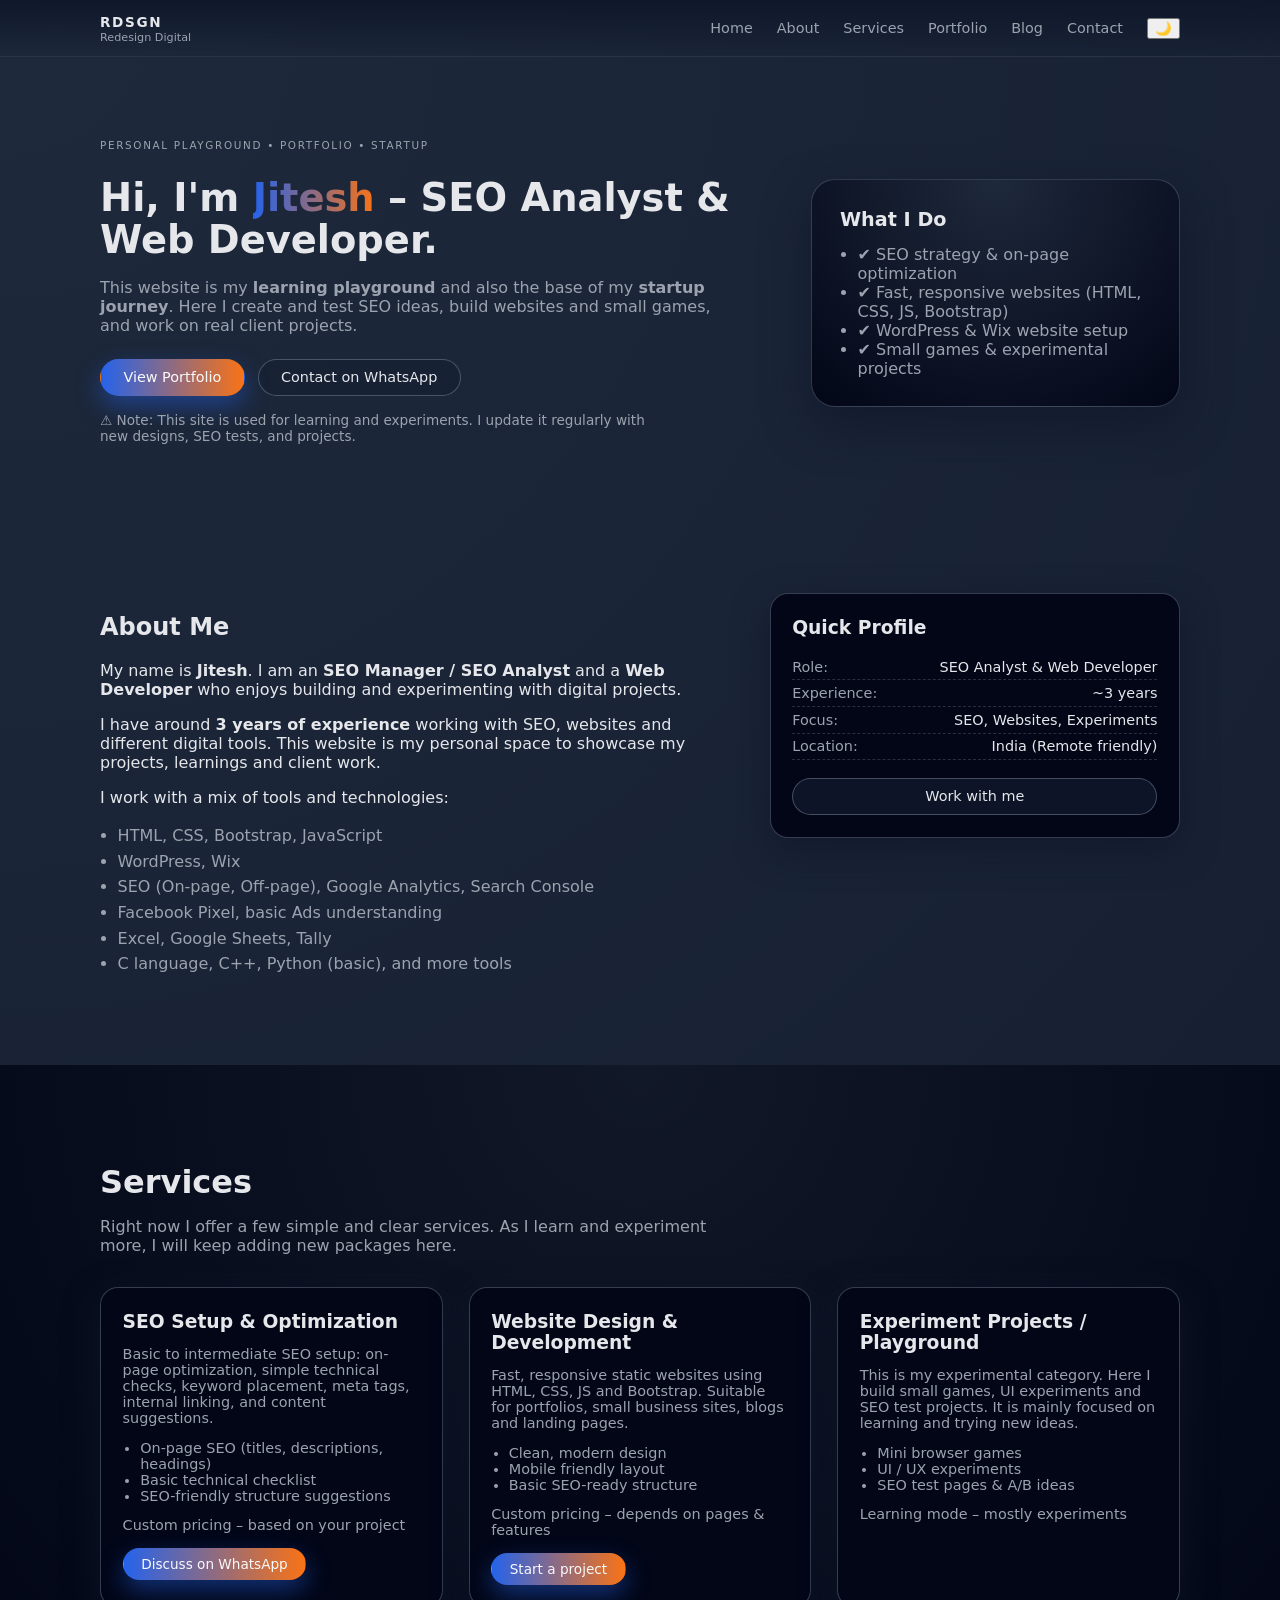
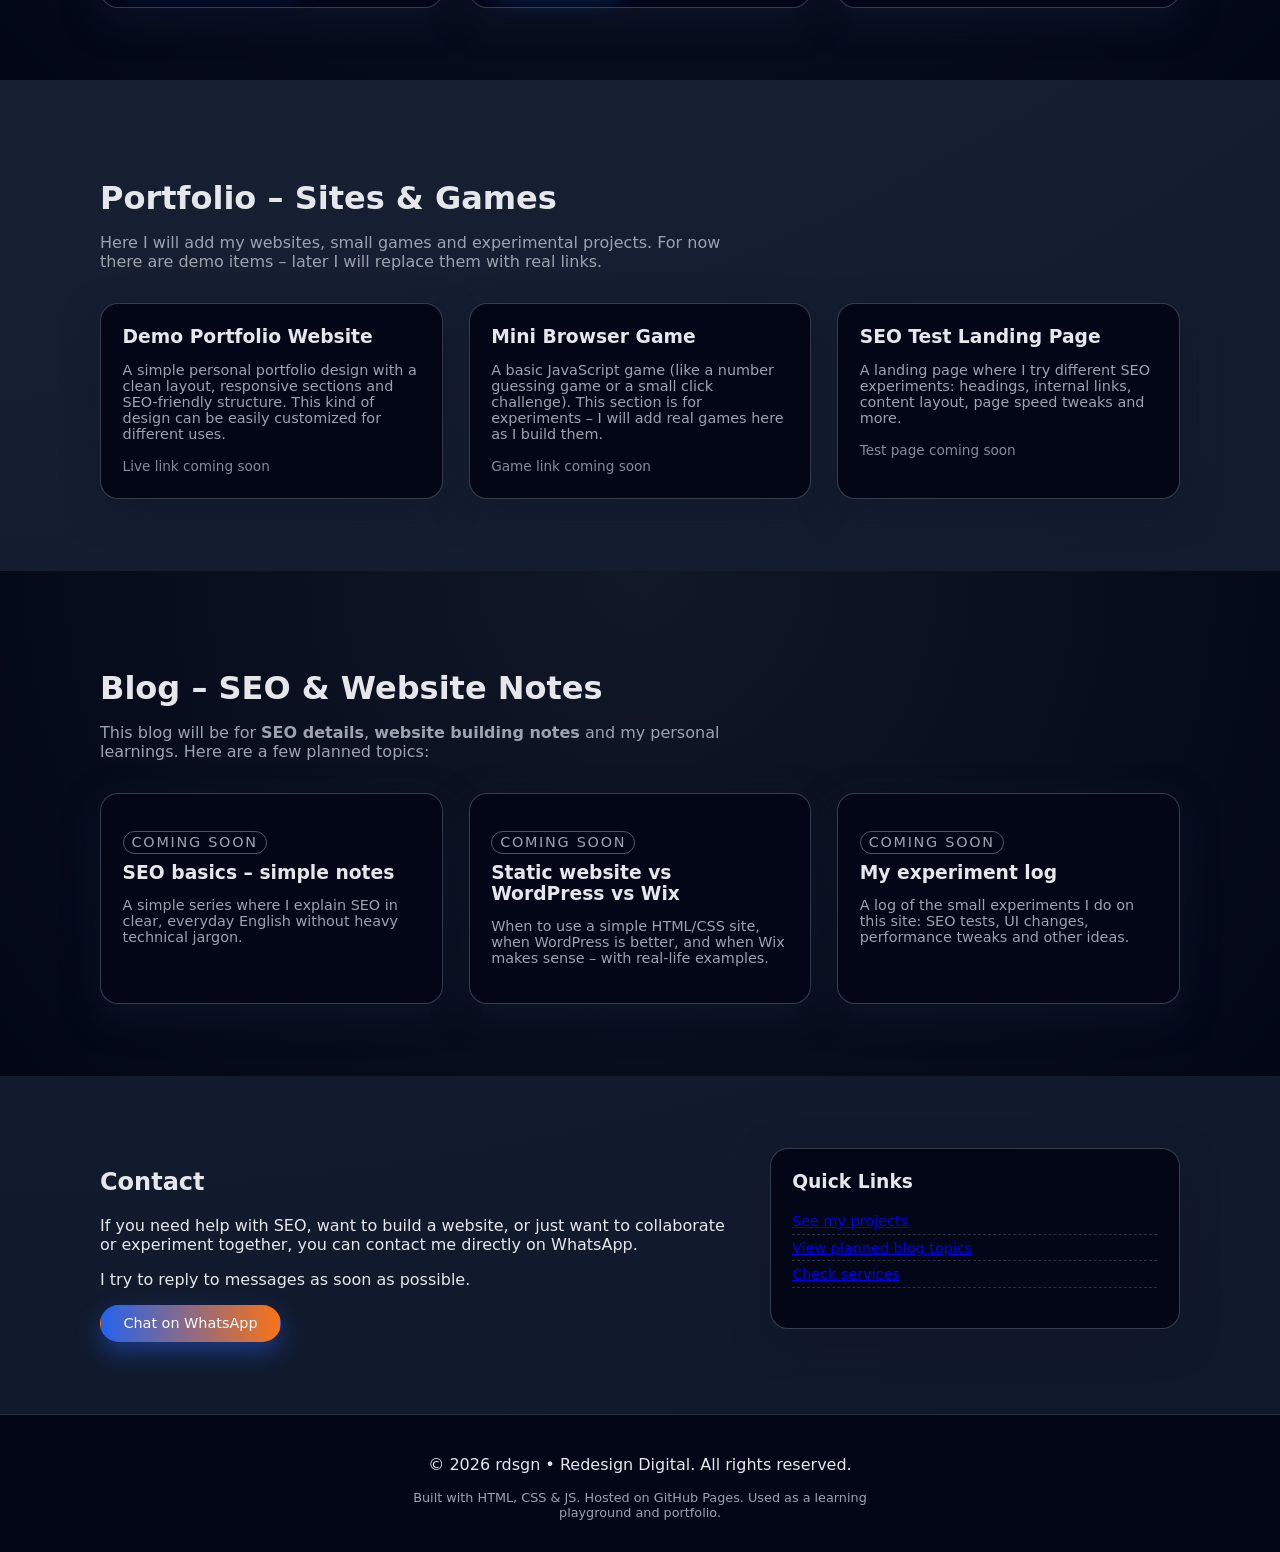
==== commit f160cfd1: "c" ====
--- a/index.html
+++ b/index.html
@@ -269,11 +269,6 @@
         >
           Chat on WhatsApp
         </a>
-
-        <p class="small-note">
-          🔁 <strong>Note:</strong> Replace <code>91XXXXXXXXXX</code> with your
-          WhatsApp number (with country code).
-        </p>
       </div>
 
       <div class="card info-card">
--- a/assets/css/style.css
+++ b/assets/css/style.css
@@ -1,33 +1,209 @@
 /* ===================== THEME VARIABLES ===================== */
+/* Dark theme = default */
 :root {
   --primary: #2563eb;
   --primary-soft: rgba(37, 99, 235, 0.12);
   --secondary: #f97316;
+
   --bg: #0f172a;
   --bg-elevated: #020617;
   --bg-muted: #020617;
   --surface: #020617;
+
   --border-subtle: #1f2937;
   --text: #e5e7eb;
   --text-muted: #9ca3af;
+
   --radius-lg: 18px;
   --radius-xl: 24px;
   --shadow-soft: 0 18px 45px rgba(15, 23, 42, 0.7);
 }
-/* Light theme overrides */
+
+/* -----------------------------
+   Light theme variables (only variables)
+   ----------------------------- */
 :root[data-theme="light"] {
-  --bg: #f3f4f6;
-  --bg-elevated: #ffffff;
-  --bg-muted: #e5e7eb;
+  --bg: #ffffff;
+  --bg-elevated: #fbfbfd;
+  --bg-muted: #f3f4f6;
   --surface: #ffffff;
-  --border-subtle: #d1d5db;
-  --text: #111827;
+
+  --border-subtle: #e6e7eb;
+  --shadow-soft: 0 10px 30px rgba(16, 24, 40, 0.06);
+
+  --text: #0f1724;
   --text-muted: #6b7280;
-  --shadow-soft: 0 18px 45px rgba(15, 23, 42, 0.12);
-}
-
-
-/* Sirf yaha color change karoge to poora theme change ho jayega */
+
+  --primary: #2563eb;
+  --primary-soft: rgba(37, 99, 235, 0.12);
+  --secondary: #f97316;
+}
+
+/* =========================
+   Light-mode overrides (rules)
+   These must be outside :root blocks
+   ========================= */
+
+/* Ensure base text follows theme variables in light mode */
+:root[data-theme="light"] body,
+:root[data-theme="light"] p,
+:root[data-theme="light"] li,
+:root[data-theme="light"] span,
+:root[data-theme="light"] a,
+:root[data-theme="light"] h1,
+:root[data-theme="light"] h2,
+:root[data-theme="light"] h3,
+:root[data-theme="light"] h4,
+:root[data-theme="light"] h5,
+:root[data-theme="light"] h6 {
+  color: var(--text) !important;
+}
+
+/* Muted text */
+:root[data-theme="light"] .muted,
+:root[data-theme="light"] .small-note,
+:root[data-theme="light"] .section-subtitle,
+:root[data-theme="light"] .hero-subtitle,
+:root[data-theme="light"] .info-list li span:first-child {
+  color: var(--text-muted) !important;
+}
+
+/* Links in light mode */
+:root[data-theme="light"] a {
+  color: var(--primary);
+  text-decoration: none;
+}
+:root[data-theme="light"] a:hover {
+  text-decoration: underline;
+}
+
+/* Header / navbar: readable in light mode */
+:root[data-theme="light"] .site-header {
+  background: var(--bg-elevated);
+  border-bottom: 1px solid var(--border-subtle);
+  backdrop-filter: none;
+  box-shadow: 0 6px 18px rgba(16,24,40,0.03);
+}
+
+/* Logo and nav links */
+:root[data-theme="light"] .logo-main,
+:root[data-theme="light"] .logo-sub,
+:root[data-theme="light"] .main-nav a,
+:root[data-theme="light"] .nav-toggle {
+  color: var(--text) !important;
+}
+
+/* Muted nav links until hover */
+:root[data-theme="light"] .main-nav a {
+  color: var(--text-muted);
+  font-weight: 600;
+}
+:root[data-theme="light"] .main-nav a:hover {
+  color: var(--text);
+}
+
+/* Nav toggle button style in light mode */
+:root[data-theme="light"] .nav-toggle {
+  background: rgba(0,0,0,0.03);
+  border: 1px solid var(--border-subtle);
+  color: var(--text);
+}
+
+/* Cards and panels in light mode */
+:root[data-theme="light"] .card,
+:root[data-theme="light"] .hero-card,
+:root[data-theme="light"] .info-card {
+  background: var(--bg-elevated);
+  border: 1px solid var(--border-subtle);
+  box-shadow: var(--shadow-soft);
+  color: var(--text);
+}
+
+/* Footer in light mode */
+:root[data-theme="light"] .site-footer {
+  background: var(--bg-elevated);
+  border-top: 1px solid var(--border-subtle);
+  color: var(--text-muted);
+  box-shadow: none;
+}
+:root[data-theme="light"] .site-footer p,
+:root[data-theme="light"] .site-footer .footer-note {
+  color: var(--text-muted);
+}
+
+/* Badges */
+:root[data-theme="light"] .badge {
+  border-color: var(--border-subtle);
+  color: var(--text-muted);
+  background: transparent;
+}
+
+/* Safety replacement for inline black color */
+:root[data-theme="light"] .force-black,
+:root[data-theme="light"] [style*="color:#000"],
+:root[data-theme="light"] [style*="color: #000"] {
+  color: var(--text) !important;
+}
+
+/* Light mode base background override (prevents dark radial gradient) */
+:root[data-theme="light"] body {
+  background: var(--bg);
+}
+
+/* =========================
+   Fix: Service & Blog sections in light mode
+   ========================= */
+
+:root[data-theme="light"] .section-muted {
+  background: var(--bg-muted) !important;
+  color: var(--text) !important;
+}
+
+:root[data-theme="light"] .section-muted .container {
+  color: var(--text);
+}
+
+:root[data-theme="light"] .section-muted .card,
+:root[data-theme="light"] .section-muted .service-card,
+:root[data-theme="light"] .section-muted .blog-card,
+:root[data-theme="light"] .section-muted .portfolio-card {
+  background: var(--surface) !important;
+  border: 1px solid var(--border-subtle) !important;
+  box-shadow: var(--shadow-soft);
+  color: var(--text);
+}
+
+:root[data-theme="light"] .section-muted .section-title,
+:root[data-theme="light"] .section-muted h1,
+:root[data-theme="light"] .section-muted h2,
+:root[data-theme="light"] .section-muted h3 {
+  color: var(--text) !important;
+}
+
+:root[data-theme="light"] .section-muted p,
+:root[data-theme="light"] .section-muted .section-subtitle,
+:root[data-theme="light"] .section-muted .hero-subtitle,
+:root[data-theme="light"] .section-muted .badge,
+:root[data-theme="light"] .section-muted .text-link {
+  color: var(--text-muted) !important;
+}
+
+:root[data-theme="light"] .section-muted .primary-btn,
+:root[data-theme="light"] .section-muted .small-btn,
+:root[data-theme="light"] .section-muted .ghost-btn {
+  color: inherit;
+}
+
+:root[data-theme="light"] .section-muted .hero-card,
+:root[data-theme="light"] .section-muted .card .hero-card {
+  background: var(--surface) !important;
+}
+
+:root[data-theme="light"] .cards-grid {
+  gap: 1.6rem;
+}
+
+/* ===================== GLOBAL UTILS ===================== */
 
 *,
 *::before,
@@ -50,8 +226,6 @@
   min-height: 100vh;
 }
 
-/* ===================== GLOBAL UTILS ===================== */
-
 .container {
   width: 100%;
   max-width: 1120px;
@@ -86,6 +260,7 @@
   backdrop-filter: blur(18px);
   background: linear-gradient(to bottom, rgba(15, 23, 42, 0.95), transparent);
   border-bottom: 1px solid rgba(148, 163, 184, 0.2);
+  transition: background 180ms ease, border-color 180ms ease;
 }
 
 .nav-container {
@@ -140,7 +315,7 @@
   width: 100%;
 }
 
-/* Mobile nav toggle */
+/* Mobile nav toggle (desktop default hidden) */
 .nav-toggle {
   display: none;
   border: none;
@@ -203,7 +378,6 @@
 }
 
 /* Hero side card */
-
 .hero-card {
   background: radial-gradient(circle at top, #1e293b, #020617);
   border-radius: var(--radius-xl);
@@ -238,7 +412,7 @@
   border: 1px solid transparent;
   cursor: pointer;
   transition: transform 0.12s ease-out, box-shadow 0.12s ease-out,
-    background 0.12s ease-out, border-color 0.12s ease-out;
+  background 0.12s ease-out, border-color 0.12s ease-out;
   white-space: nowrap;
 }
 
@@ -256,19 +430,26 @@
   box-shadow: 0 14px 35px rgba(37, 99, 235, 0.6);
 }
 
+/* Ghost / secondary buttons adapt to theme */
 .ghost-btn {
   background: rgba(15, 23, 42, 0.3);
   border-color: rgba(148, 163, 184, 0.4);
   color: var(--text);
 }
-
-.ghost-btn:hover {
-  border-color: var(--primary);
+:root[data-theme="light"] .ghost-btn {
+  background: rgba(0,0,0,0.04);
+  border-color: var(--border-subtle);
+  color: var(--text);
 }
 
 .secondary-btn {
   background: rgba(15, 23, 42, 0.9);
   border-color: rgba(148, 163, 184, 0.4);
+  color: var(--text);
+}
+:root[data-theme="light"] .secondary-btn {
+  background: rgba(0,0,0,0.04);
+  border-color: var(--border-subtle);
   color: var(--text);
 }
 
@@ -424,11 +605,13 @@
   }
 }
 
+/* Consolidated mobile nav rules (single block) */
 @media (max-width: 700px) {
   .nav-toggle {
     display: inline-flex;
   }
 
+  /* Default mobile nav (hidden) */
   .main-nav {
     position: absolute;
     right: 1.25rem;
@@ -443,10 +626,24 @@
     display: none;
   }
 
+  /* Open state for dark theme */
   .main-nav.open {
     display: flex;
   }
 
+  .main-nav a {
+    color: var(--text-muted);
+    padding: 0.6rem 0.9rem;
+    width: 100%;
+    display: block;
+    border-radius: 8px;
+  }
+
+  .main-nav a:hover {
+    background: rgba(255,255,255,0.02);
+    color: var(--text);
+  }
+
   .hero {
     padding-top: 3.5rem;
   }
@@ -456,18 +653,148 @@
   }
 }
 
-.theme-toggle {
-  border: none;
-  background: rgba(15, 23, 42, 0.5);
-  border-radius: 999px;
-  padding: 0.25rem 0.6rem;
-  font-size: 0.9rem;
-  margin-left: 0.5rem;
-  cursor: pointer;
-  color: var(--text);
-}
-
-:root[data-theme="light"] .theme-toggle {
-  background: rgba(243, 244, 246, 0.9);
-}
-
+/* ===================== SMALL HELPERS ===================== */
+
+/* Make images responsive */
+img {
+  max-width: 100%;
+  height: auto;
+}
+
+/* Disabled link look */
+.text-link.disabled {
+  pointer-events: none;
+  opacity: 0.85;
+}
+
+/* =========================
+   Mobile navbar: light-mode fixes (single consolidated block)
+   Put these near end so they override defaults
+   ========================= */
+@media (max-width: 700px) {
+  :root[data-theme="light"] .main-nav {
+    position: absolute;
+    right: 1.25rem;
+    top: 3.1rem;
+    flex-direction: column;
+    align-items: flex-start;
+    background: var(--bg-elevated) !important;
+    border-radius: 12px;
+    padding: 0.6rem 0.9rem;
+    border: 1px solid var(--border-subtle);
+    box-shadow: 0 10px 30px rgba(16,24,40,0.06);
+    display: none;
+    z-index: 110;
+    min-width: 200px;
+    max-width: 260px;
+    width: clamp(200px, 45vw, 260px);
+    box-sizing: border-box;
+    transition: none;
+    transform: none;
+  }
+
+  :root[data-theme="light"] .main-nav.open {
+    display: flex;
+    width: clamp(200px, 45vw, 260px);
+    min-width: 200px;
+    max-width: 260px;
+  }
+
+  :root[data-theme="light"] .main-nav a {
+    color: var(--text-muted);
+    padding: 0.5rem 0.75rem;
+    width: 100%;
+    display: block;
+    border-radius: 8px;
+    white-space: nowrap;
+    overflow: hidden;
+    text-overflow: ellipsis;
+  }
+
+  :root[data-theme="light"] .main-nav a:hover {
+    background: rgba(0,0,0,0.03);
+    color: var(--text);
+  }
+
+  :root[data-theme="light"] .nav-toggle {
+    display: inline-flex;
+    background: rgba(0,0,0,0.03);
+    border: 1px solid var(--border-subtle);
+    color: var(--text);
+    padding: 0.35rem 0.7rem;
+  }
+
+  :root[data-theme="light"] .site-header {
+    backdrop-filter: none;
+    background: var(--bg-elevated);
+    overflow: visible;
+  }
+}
+
+/* =========================
+   Final high-specificity overrides (safety net)
+   Place at very end
+   ========================= */
+@media (max-width: 700px) {
+  :root[data-theme="light"] body .main-nav,
+  :root[data-theme="light"] .main-nav,
+  body[data-theme="light"] .main-nav {
+    position: absolute !important;
+    right: 1.25rem !important;
+    top: 3.1rem !important;
+    flex-direction: column !important;
+    align-items: flex-start !important;
+    background: var(--bg-elevated) !important;
+    border-radius: 12px !important;
+    padding: 0.6rem 0.9rem !important;
+    border: 1px solid var(--border-subtle) !important;
+    box-shadow: 0 10px 30px rgba(16,24,40,0.06) !important;
+    display: none !important;
+    z-index: 9999 !important;
+    min-width: 200px !important;
+    max-width: 260px !important;
+    width: clamp(200px, 45vw, 260px) !important;
+    box-sizing: border-box !important;
+    transition: none !important;
+    transform: none !important;
+  }
+
+  :root[data-theme="light"] .main-nav.open,
+  body[data-theme="light"] .main-nav.open {
+    display: flex !important;
+    width: clamp(200px, 45vw, 260px) !important;
+    min-width: 200px !important;
+    max-width: 260px !important;
+  }
+
+  :root[data-theme="light"] .main-nav,
+  :root[data-theme="light"] .main-nav.open {
+    background-image: none !important;
+    background: var(--bg-elevated) !important;
+  }
+
+  :root[data-theme="light"] .main-nav a {
+    color: var(--text-muted) !important;
+    padding: 0.5rem 0.75rem !important;
+    width: 100% !important;
+    white-space: nowrap !important;
+    overflow: hidden !important;
+    text-overflow: ellipsis !important;
+  }
+
+  :root[data-theme="light"] .main-nav a:hover {
+    background: rgba(0,0,0,0.03) !important;
+    color: var(--text) !important;
+  }
+
+  :root[data-theme="light"] .site-header {
+    overflow: visible !important;
+    backdrop-filter: none !important;
+    background: var(--bg-elevated) !important;
+  }
+
+  :root[data-theme="light"] .main-nav,
+  :root[data-theme="light"] .main-nav.open {
+    will-change: auto !important;
+  }
+}
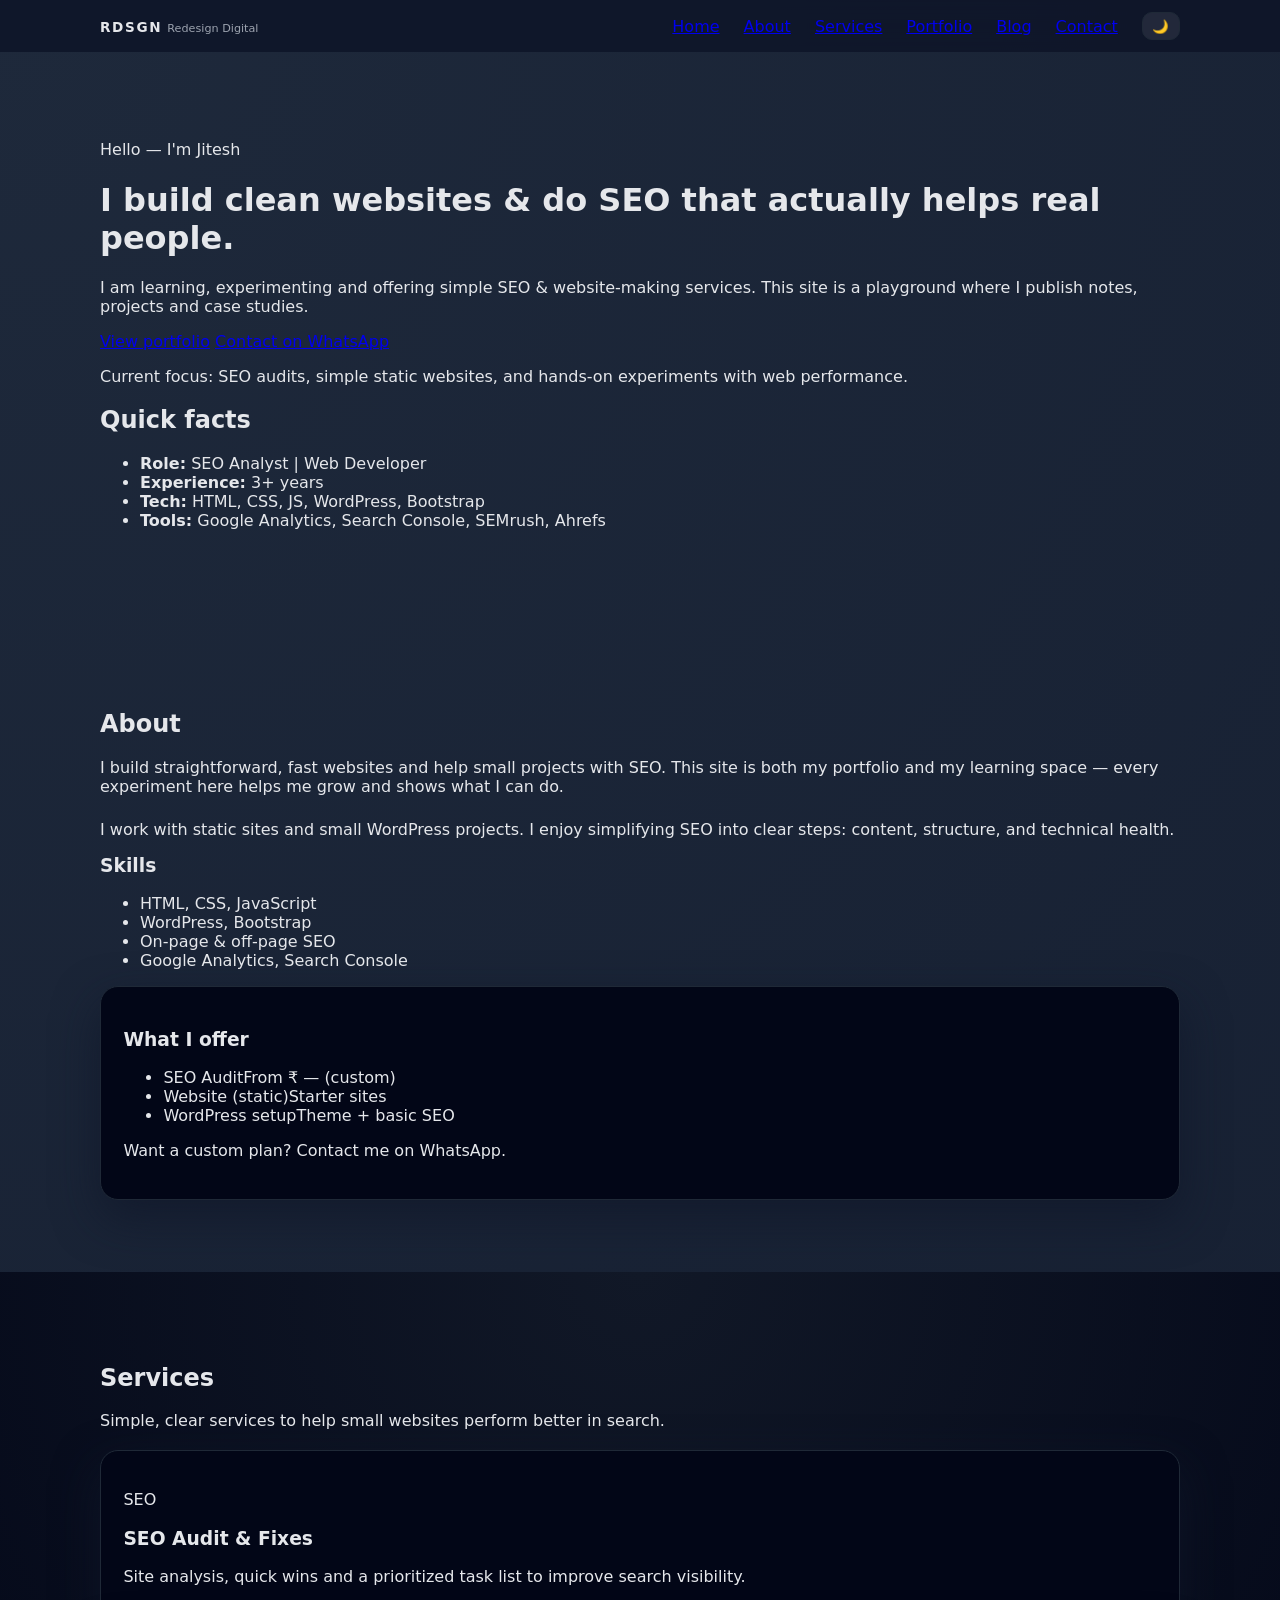
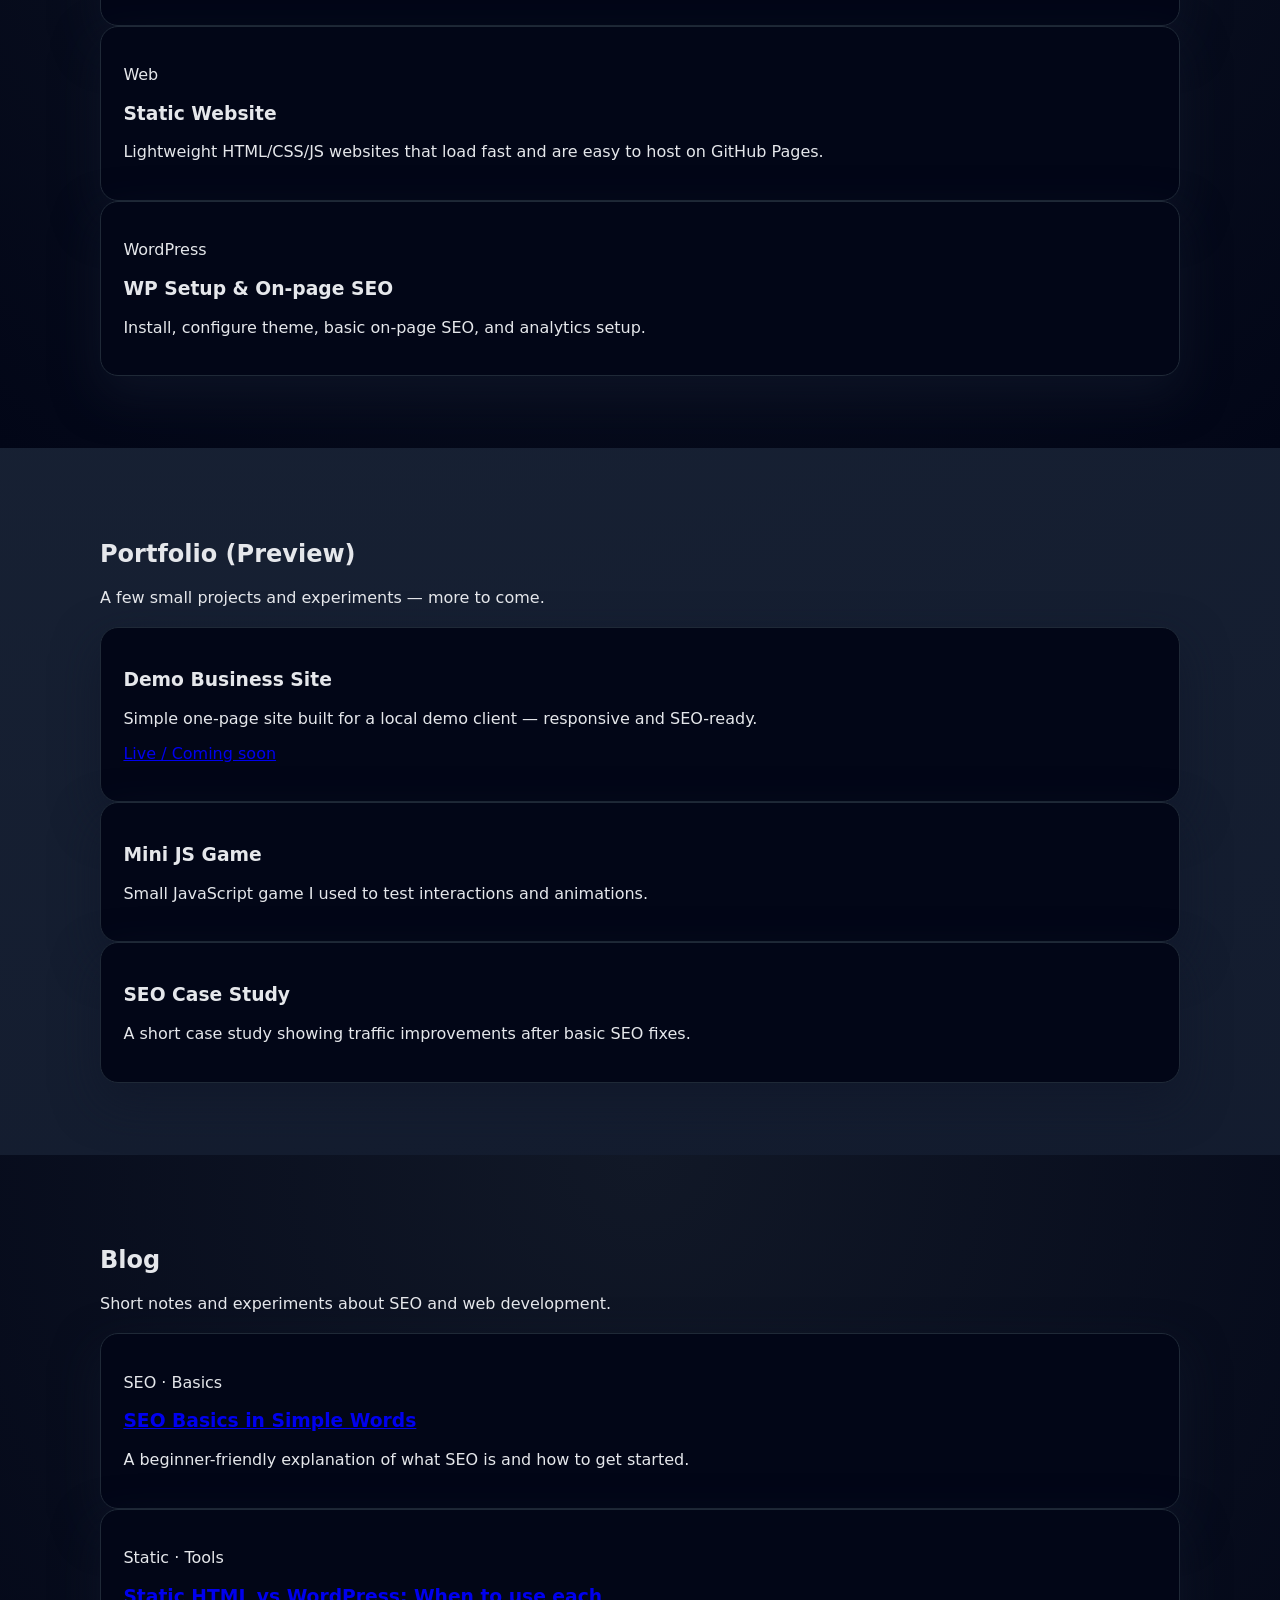
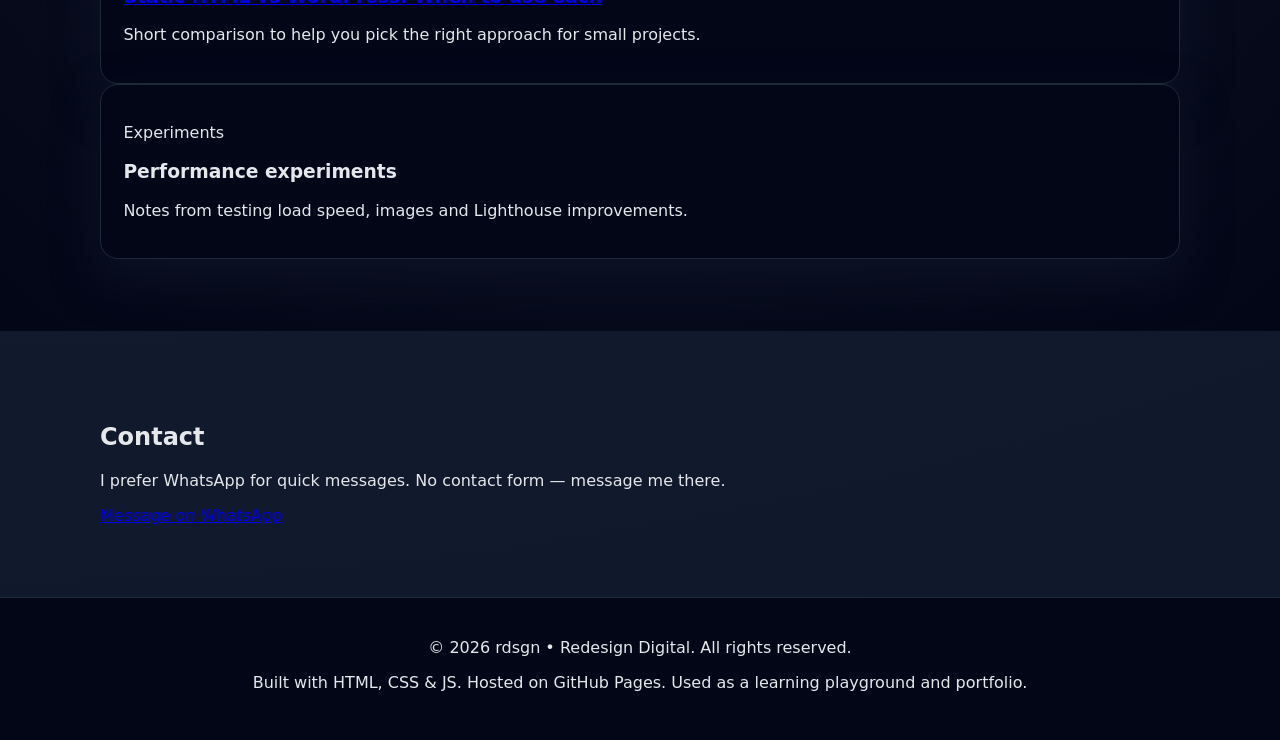
==== commit 1c0ef768: "s" ====
--- a/index.html
+++ b/index.html
@@ -1,290 +1,201 @@
-<!DOCTYPE html>
+<!doctype html>
 <html lang="en">
+
 <head>
-  <meta charset="UTF-8" />
-  <meta name="viewport" content="width=device-width, initial-scale=1.0" />
-  <title>rdsgn • Redesign Digital – SEO & Web Dev Portfolio</title>
-
-  <meta name="description" content="rdsgn (Redesign Digital) – Jitesh's personal playground, portfolio, SEO blog and website making services." />
-
-  <link rel="stylesheet" href="assets/css/style.css" />
+  <meta charset="utf-8" />
+  <meta name="viewport" content="width=device-width,initial-scale=1" />
+  <title>rdsgn — Redesign Digital | SEO & Web Development</title>
+  <meta name="description"
+    content="rdsgn (Redesign Digital) — Jitesh's personal playground, portfolio and SEO & website services." />
+
+  <!-- Link to main stylesheet -->
+  <link rel="stylesheet" href="/assets/css/style.css" />
 </head>
+
 <body>
-  <!-- ===================== HEADER / NAVBAR ===================== -->
- <div id="site-header"></div>
- <!-- ===================== HEADER / NAVBAR ===================== -->
-  
-  <!-- ===================== HERO / HOME ===================== -->
-  <main id="home" class="hero">
+
+  <!-- Header component will be injected here by main.js -->
+  <div id="site-header"></div>
+
+  <!-- ======= HERO ======= -->
+  <main id="home" class="section">
     <div class="container hero-inner">
-      <div class="hero-text">
-        <p class="eyebrow">Personal Playground • Portfolio • Startup</p>
-        <h1>Hi, I'm <span class="accent">Jitesh</span> – SEO Analyst & Web Developer.</h1>
+      <div>
+        <p class="eyebrow">Hello — I'm Jitesh</p>
+        <h1>
+          I build clean websites & do SEO that actually helps real people.
+        </h1>
         <p class="hero-subtitle">
-          This website is my <strong>learning playground</strong> and also the
-          base of my <strong>startup journey</strong>. Here I create and test SEO ideas,
-          build websites and small games, and work on real client projects.
+          I am learning, experimenting and offering simple SEO & website-making services.
+          This site is a playground where I publish notes, projects and case studies.
         </p>
 
         <div class="hero-actions">
-          <a href="#portfolio" class="btn primary-btn">View Portfolio</a>
-          <a href="#contact" class="btn ghost-btn">Contact on WhatsApp</a>
+          <a class="btn primary-btn" href="/#portfolio">View portfolio</a>
+          <a class="btn ghost-btn"
+            href="https://wa.me/91XXXXXXXXXX?text=Hi%20Jitesh%2C%20I%20came%20from%20your%20website%20rdsgn.in"
+            target="_blank" rel="noopener">Contact on WhatsApp</a>
         </div>
 
         <p class="hero-note">
-          ⚠️ Note: This site is used for learning and experiments. I update it
-          regularly with new designs, SEO tests, and projects.
+          Current focus: SEO audits, simple static websites, and hands-on experiments with web performance.
         </p>
       </div>
 
-      <div class="hero-card">
-        <h2>What I Do</h2>
+      <!-- Hero side card -->
+      <aside class="hero-card">
+        <h2>Quick facts</h2>
         <ul>
-          <li>✔ SEO strategy & on-page optimization</li>
-          <li>✔ Fast, responsive websites (HTML, CSS, JS, Bootstrap)</li>
-          <li>✔ WordPress & Wix website setup</li>
-          <li>✔ Small games & experimental projects</li>
+          <li><strong>Role:</strong> SEO Analyst | Web Developer</li>
+          <li><strong>Experience:</strong> 3+ years</li>
+          <li><strong>Tech:</strong> HTML, CSS, JS, WordPress, Bootstrap</li>
+          <li><strong>Tools:</strong> Google Analytics, Search Console, SEMrush, Ahrefs</li>
         </ul>
-      </div>
+      </aside>
     </div>
   </main>
 
-  <!-- ===================== ABOUT SECTION ===================== -->
+  <!-- ======= ABOUT ======= -->
   <section id="about" class="section">
-    <div class="container two-col">
-      <div>
-        <h2>About Me</h2>
-        <p>
-          My name is <strong>Jitesh</strong>. I am an
-          <strong>SEO Manager / SEO Analyst</strong> and a
-          <strong>Web Developer</strong> who enjoys building and experimenting
-          with digital projects.
-        </p>
-        <p>
-          I have around <strong>3 years of experience</strong> working with SEO,
-          websites and different digital tools. This website is my personal
-          space to showcase my projects, learnings and client work.
-        </p>
-        <p>
-          I work with a mix of tools and technologies:
-        </p>
-        <ul class="skills-list">
-          <li>HTML, CSS, Bootstrap, JavaScript</li>
-          <li>WordPress, Wix</li>
-          <li>SEO (On-page, Off-page), Google Analytics, Search Console</li>
-          <li>Facebook Pixel, basic Ads understanding</li>
-          <li>Excel, Google Sheets, Tally</li>
-          <li>C language, C++, Python (basic), and more tools</li>
-        </ul>
-      </div>
-
-      <div class="card info-card">
-        <h3>Quick Profile</h3>
-        <ul class="info-list">
-          <li><span>Role:</span> SEO Analyst & Web Developer</li>
-          <li><span>Experience:</span> ~3 years</li>
-          <li><span>Focus:</span> SEO, Websites, Experiments</li>
-          <li><span>Location:</span> India (Remote friendly)</li>
-        </ul>
-        <a href="#contact" class="btn secondary-btn full-width">Work with me</a>
-      </div>
-    </div>
-  </section>
-
-  <!-- ===================== SERVICES / PRODUCT PAGE ===================== -->
+    <div class="container">
+      <h2 class="section-title">About</h2>
+      <p class="section-subtitle">
+        I build straightforward, fast websites and help small projects with SEO. This site is both my portfolio and my
+        learning space — every experiment here helps me grow and shows what I can do.
+      </p>
+
+      <div class="two-col" style="margin-top:1.5rem;">
+        <div>
+          <p>
+            I work with static sites and small WordPress projects. I enjoy simplifying SEO into clear steps:
+            content, structure, and technical health.
+          </p>
+
+          <h3 style="margin-top:1rem;">Skills</h3>
+          <ul class="skills-list">
+            <li>HTML, CSS, JavaScript</li>
+            <li>WordPress, Bootstrap</li>
+            <li>On-page & off-page SEO</li>
+            <li>Google Analytics, Search Console</li>
+          </ul>
+        </div>
+
+        <div>
+          <div class="card info-card">
+            <h3>What I offer</h3>
+            <ul class="info-list">
+              <li><span>SEO Audit</span><span>From ₹ — (custom)</span></li>
+              <li><span>Website (static)</span><span>Starter sites</span></li>
+              <li><span>WordPress setup</span><span>Theme + basic SEO</span></li>
+            </ul>
+            <p class="small-note">Want a custom plan? Contact me on WhatsApp.</p>
+          </div>
+        </div>
+      </div>
+    </div>
+  </section>
+
+  <!-- ======= SERVICES ======= -->
   <section id="services" class="section section-muted">
     <div class="container">
       <h2 class="section-title">Services</h2>
-      <p class="section-subtitle">
-        Right now I offer a few simple and clear services. As I learn and
-        experiment more, I will keep adding new packages here.
-      </p>
-
-      <div class="cards-grid">
+      <p class="section-subtitle">Simple, clear services to help small websites perform better in search.</p>
+
+      <div class="cards-grid" style="margin-top:1.25rem;">
         <article class="card service-card">
-          <h3>SEO Setup & Optimization</h3>
-          <p>
-            Basic to intermediate SEO setup: on-page optimization, simple
-            technical checks, keyword placement, meta tags, internal linking,
-            and content suggestions.
-          </p>
-          <ul class="bullet-list">
-            <li>On-page SEO (titles, descriptions, headings)</li>
-            <li>Basic technical checklist</li>
-            <li>SEO-friendly structure suggestions</li>
-          </ul>
-          <p class="price-tag">Custom pricing – based on your project</p>
-          <a href="#contact" class="btn small-btn primary-btn">Discuss on WhatsApp</a>
+          <p class="badge">SEO</p>
+          <h3>SEO Audit & Fixes</h3>
+          <p>Site analysis, quick wins and a prioritized task list to improve search visibility.</p>
         </article>
 
         <article class="card service-card">
-          <h3>Website Design & Development</h3>
-          <p>
-            Fast, responsive static websites using HTML, CSS, JS and Bootstrap.
-            Suitable for portfolios, small business sites, blogs and landing pages.
-          </p>
-          <ul class="bullet-list">
-            <li>Clean, modern design</li>
-            <li>Mobile friendly layout</li>
-            <li>Basic SEO-ready structure</li>
-          </ul>
-          <p class="price-tag">Custom pricing – depends on pages & features</p>
-          <a href="#contact" class="btn small-btn primary-btn">Start a project</a>
+          <p class="badge">Web</p>
+          <h3>Static Website</h3>
+          <p>Lightweight HTML/CSS/JS websites that load fast and are easy to host on GitHub Pages.</p>
         </article>
 
         <article class="card service-card">
-          <h3>Experiment Projects / Playground</h3>
-          <p>
-            This is my experimental category. Here I build small games, UI
-            experiments and SEO test projects. It is mainly focused on learning
-            and trying new ideas.
-          </p>
-          <ul class="bullet-list">
-            <li>Mini browser games</li>
-            <li>UI / UX experiments</li>
-            <li>SEO test pages & A/B ideas</li>
-          </ul>
-          <p class="price-tag">Learning mode – mostly experiments</p>
-        </article>
-      </div>
-    </div>
-  </section>
-
-  <!-- ===================== PORTFOLIO ===================== -->
+          <p class="badge">WordPress</p>
+          <h3>WP Setup & On-page SEO</h3>
+          <p>Install, configure theme, basic on-page SEO, and analytics setup.</p>
+        </article>
+      </div>
+    </div>
+  </section>
+
+  <!-- ======= PORTFOLIO PREVIEW ======= -->
   <section id="portfolio" class="section">
     <div class="container">
-      <h2 class="section-title">Portfolio – Sites & Games</h2>
-      <p class="section-subtitle">
-        Here I will add my websites, small games and experimental projects.
-        For now there are demo items – later I will replace them with real links.
-      </p>
-
-      <div class="cards-grid">
+      <h2 class="section-title">Portfolio (Preview)</h2>
+      <p class="section-subtitle">A few small projects and experiments — more to come.</p>
+
+      <div class="cards-grid" style="margin-top:1.25rem;">
         <article class="card portfolio-card">
-          <h3>Demo Portfolio Website</h3>
-          <p>
-            A simple personal portfolio design with a clean layout, responsive
-            sections and SEO-friendly structure. This kind of design can be
-            easily customized for different uses.
-          </p>
-          <a href="#" class="text-link disabled">Live link coming soon</a>
+          <h3>Demo Business Site</h3>
+          <p>Simple one-page site built for a local demo client — responsive and SEO-ready.</p>
+          <p class="text-link"><a href="#" class="text-link disabled">Live / Coming soon</a></p>
         </article>
 
         <article class="card portfolio-card">
-          <h3>Mini Browser Game</h3>
-          <p>
-            A basic JavaScript game (like a number guessing game or a small
-            click challenge). This section is for experiments – I will add real
-            games here as I build them.
-          </p>
-          <a href="#" class="text-link disabled">Game link coming soon</a>
+          <h3>Mini JS Game</h3>
+          <p>Small JavaScript game I used to test interactions and animations.</p>
         </article>
 
         <article class="card portfolio-card">
-          <h3>SEO Test Landing Page</h3>
-          <p>
-            A landing page where I try different SEO experiments: headings,
-            internal links, content layout, page speed tweaks and more.
-          </p>
-          <a href="#" class="text-link disabled">Test page coming soon</a>
-        </article>
-      </div>
-    </div>
-  </section>
-
-  <!-- ===================== BLOG ===================== -->
+          <h3>SEO Case Study</h3>
+          <p>A short case study showing traffic improvements after basic SEO fixes.</p>
+        </article>
+      </div>
+    </div>
+  </section>
+
+  <!-- ======= BLOG PREVIEW ======= -->
   <section id="blog" class="section section-muted">
     <div class="container">
-      <h2 class="section-title">Blog – SEO & Website Notes</h2>
-      <p class="section-subtitle">
-        This blog will be for <strong>SEO details</strong>, <strong>website
-        building notes</strong> and my personal learnings. Here are a few
-        planned topics:
-      </p>
-
-      <div class="cards-grid">
+      <h2 class="section-title">Blog</h2>
+      <p class="section-subtitle">Short notes and experiments about SEO and web development.</p>
+
+      <div class="cards-grid" style="margin-top:1.25rem;">
         <article class="card blog-card">
-          <p class="badge">Coming soon</p>
-          <h3>SEO basics – simple notes</h3>
-          <p>
-            A simple series where I explain SEO in clear, everyday English
-            without heavy technical jargon.
-          </p>
+          <p class="badge">SEO · Basics</p>
+          <h3><a href="/blog/seo-basics.html">SEO Basics in Simple Words</a></h3>
+          <p>A beginner-friendly explanation of what SEO is and how to get started.</p>
         </article>
 
         <article class="card blog-card">
-          <p class="badge">Coming soon</p>
-          <h3>Static website vs WordPress vs Wix</h3>
-          <p>
-            When to use a simple HTML/CSS site, when WordPress is better, and
-            when Wix makes sense – with real-life examples.
-          </p>
+          <p class="badge">Static · Tools</p>
+          <h3><a href="/blog/static-vs-wordpress.html">Static HTML vs WordPress: When to use each</a></h3>
+          <p>Short comparison to help you pick the right approach for small projects.</p>
         </article>
 
         <article class="card blog-card">
-          <p class="badge">Coming soon</p>
-          <h3>My experiment log</h3>
-          <p>
-            A log of the small experiments I do on this site: SEO tests, UI
-            changes, performance tweaks and other ideas.
-          </p>
-        </article>
-      </div>
-    </div>
-  </section>
-
-  <!-- ===================== TESTIMONIALS (COMMENTED) ===================== -->
-  <!--
-  <section id="testimonials" class="section">
-    <div class="container">
-      <h2 class="section-title">What Clients Say</h2>
-      <div class="cards-grid">
-        <article class="card">
-          <p>"In the future, client feedback and testimonials will be shown here."</p>
-          <p class="muted">– Client Name</p>
-        </article>
-      </div>
-    </div>
-  </section>
-  -->
-
-  <!-- ===================== CONTACT ===================== -->
+          <p class="badge">Experiments</p>
+          <h3>Performance experiments</h3>
+          <p>Notes from testing load speed, images and Lighthouse improvements.</p>
+        </article>
+      </div>
+    </div>
+  </section>
+
+  <!-- ======= CONTACT ======= -->
   <section id="contact" class="section">
-    <div class="container two-col">
-      <div>
-        <h2>Contact</h2>
-        <p>
-          If you need help with SEO, want to build a website, or just want to
-          collaborate or experiment together, you can contact me directly on WhatsApp.
-        </p>
-        <p>
-          I try to reply to messages as soon as possible.
-        </p>
-
-        <a
-          href="https://wa.me/91XXXXXXXXXX?text=Hi%20Jitesh%2C%20I%20came%20from%20your%20website%20rdsgn.in"
-          class="btn primary-btn"
-          target="_blank"
-          rel="noopener noreferrer"
-        >
-          Chat on WhatsApp
-        </a>
-      </div>
-
-      <div class="card info-card">
-        <h3>Quick Links</h3>
-        <ul class="info-list">
-          <li><a href="#portfolio">See my projects</a></li>
-          <li><a href="#blog">View planned blog topics</a></li>
-          <li><a href="#services">Check services</a></li>
-        </ul>
-      </div>
-    </div>
-  </section>
-
-  <!-- ===================== FOOTER ===================== -->
-   <div id="site-footer"></div>
-<!-- ===================== FOOTER ===================== -->
-  <script src="assets/js/main.js"></script>
+    <div class="container">
+      <h2 class="section-title">Contact</h2>
+      <p class="section-subtitle">I prefer WhatsApp for quick messages. No contact form — message me there.</p>
+
+      <div style="margin-top:1rem;">
+        <a class="btn primary-btn"
+          href="https://wa.me/91XXXXXXXXXX?text=Hi%20Jitesh%2C%20I%20found%20you%20on%20rdsgn.in" target="_blank"
+          rel="noopener">Message on WhatsApp</a>
+      </div>
+    </div>
+  </section>
+
+  <!-- Footer component will be injected here by main.js -->
+  <div id="site-footer"></div>
+
+  <!-- Main JS (component loader + theme + nav) -->
+  <script src="/assets/js/main.js"></script>
 </body>
-</html>
+
+</html>
--- a/assets/css/style.css
+++ b/assets/css/style.css
@@ -1,5 +1,6 @@
-/* ===================== THEME VARIABLES ===================== */
-/* Dark theme = default */
+/* =========================================
+   THEME VARIABLES — DARK THEME (default)
+      ========================================= */
 :root {
   --primary: #2563eb;
   --primary-soft: rgba(37, 99, 235, 0.12);
@@ -19,9 +20,9 @@
   --shadow-soft: 0 18px 45px rgba(15, 23, 42, 0.7);
 }
 
-/* -----------------------------
-   Light theme variables (only variables)
-   ----------------------------- */
+/* =========================================
+                                   LIGHT THEME VARIABLES
+                                      ========================================= */
 :root[data-theme="light"] {
   --bg: #ffffff;
   --bg-elevated: #fbfbfd;
@@ -39,172 +40,59 @@
   --secondary: #f97316;
 }
 
-/* =========================
-   Light-mode overrides (rules)
-   These must be outside :root blocks
-   ========================= */
-
-/* Ensure base text follows theme variables in light mode */
+/* =========================================
+                                                               LIGHT THEME OVERRIDES
+                                                                  ========================================= */
 :root[data-theme="light"] body,
-:root[data-theme="light"] p,
-:root[data-theme="light"] li,
-:root[data-theme="light"] span,
-:root[data-theme="light"] a,
 :root[data-theme="light"] h1,
 :root[data-theme="light"] h2,
 :root[data-theme="light"] h3,
 :root[data-theme="light"] h4,
 :root[data-theme="light"] h5,
-:root[data-theme="light"] h6 {
+:root[data-theme="light"] h6,
+:root[data-theme="light"] p,
+:root[data-theme="light"] li,
+:root[data-theme="light"] span,
+:root[data-theme="light"] a {
   color: var(--text) !important;
 }
 
-/* Muted text */
 :root[data-theme="light"] .muted,
-:root[data-theme="light"] .small-note,
+:root[data-theme="light"] .hero-subtitle,
 :root[data-theme="light"] .section-subtitle,
-:root[data-theme="light"] .hero-subtitle,
 :root[data-theme="light"] .info-list li span:first-child {
   color: var(--text-muted) !important;
 }
 
-/* Links in light mode */
-:root[data-theme="light"] a {
-  color: var(--primary);
-  text-decoration: none;
-}
-:root[data-theme="light"] a:hover {
-  text-decoration: underline;
-}
-
-/* Header / navbar: readable in light mode */
+:root[data-theme="light"] body {
+  background: var(--bg) !important;
+}
+
+/* Header light mode */
 :root[data-theme="light"] .site-header {
   background: var(--bg-elevated);
   border-bottom: 1px solid var(--border-subtle);
   backdrop-filter: none;
-  box-shadow: 0 6px 18px rgba(16,24,40,0.03);
-}
-
-/* Logo and nav links */
-:root[data-theme="light"] .logo-main,
-:root[data-theme="light"] .logo-sub,
-:root[data-theme="light"] .main-nav a,
-:root[data-theme="light"] .nav-toggle {
-  color: var(--text) !important;
-}
-
-/* Muted nav links until hover */
-:root[data-theme="light"] .main-nav a {
-  color: var(--text-muted);
-  font-weight: 600;
-}
-:root[data-theme="light"] .main-nav a:hover {
-  color: var(--text);
-}
-
-/* Nav toggle button style in light mode */
-:root[data-theme="light"] .nav-toggle {
-  background: rgba(0,0,0,0.03);
-  border: 1px solid var(--border-subtle);
-  color: var(--text);
-}
-
-/* Cards and panels in light mode */
+}
+
+/* Cards in light */
 :root[data-theme="light"] .card,
 :root[data-theme="light"] .hero-card,
 :root[data-theme="light"] .info-card {
   background: var(--bg-elevated);
-  border: 1px solid var(--border-subtle);
-  box-shadow: var(--shadow-soft);
-  color: var(--text);
-}
-
-/* Footer in light mode */
-:root[data-theme="light"] .site-footer {
-  background: var(--bg-elevated);
-  border-top: 1px solid var(--border-subtle);
-  color: var(--text-muted);
-  box-shadow: none;
-}
-:root[data-theme="light"] .site-footer p,
-:root[data-theme="light"] .site-footer .footer-note {
-  color: var(--text-muted);
-}
-
-/* Badges */
-:root[data-theme="light"] .badge {
-  border-color: var(--border-subtle);
-  color: var(--text-muted);
-  background: transparent;
-}
-
-/* Safety replacement for inline black color */
-:root[data-theme="light"] .force-black,
-:root[data-theme="light"] [style*="color:#000"],
-:root[data-theme="light"] [style*="color: #000"] {
-  color: var(--text) !important;
-}
-
-/* Light mode base background override (prevents dark radial gradient) */
-:root[data-theme="light"] body {
-  background: var(--bg);
-}
-
-/* =========================
-   Fix: Service & Blog sections in light mode
-   ========================= */
-
-:root[data-theme="light"] .section-muted {
-  background: var(--bg-muted) !important;
-  color: var(--text) !important;
-}
-
-:root[data-theme="light"] .section-muted .container {
-  color: var(--text);
-}
-
-:root[data-theme="light"] .section-muted .card,
-:root[data-theme="light"] .section-muted .service-card,
-:root[data-theme="light"] .section-muted .blog-card,
-:root[data-theme="light"] .section-muted .portfolio-card {
-  background: var(--surface) !important;
   border: 1px solid var(--border-subtle) !important;
   box-shadow: var(--shadow-soft);
-  color: var(--text);
-}
-
-:root[data-theme="light"] .section-muted .section-title,
-:root[data-theme="light"] .section-muted h1,
-:root[data-theme="light"] .section-muted h2,
-:root[data-theme="light"] .section-muted h3 {
-  color: var(--text) !important;
-}
-
-:root[data-theme="light"] .section-muted p,
-:root[data-theme="light"] .section-muted .section-subtitle,
-:root[data-theme="light"] .section-muted .hero-subtitle,
-:root[data-theme="light"] .section-muted .badge,
-:root[data-theme="light"] .section-muted .text-link {
-  color: var(--text-muted) !important;
-}
-
-:root[data-theme="light"] .section-muted .primary-btn,
-:root[data-theme="light"] .section-muted .small-btn,
-:root[data-theme="light"] .section-muted .ghost-btn {
-  color: inherit;
-}
-
-:root[data-theme="light"] .section-muted .hero-card,
-:root[data-theme="light"] .section-muted .card .hero-card {
-  background: var(--surface) !important;
-}
-
-:root[data-theme="light"] .cards-grid {
-  gap: 1.6rem;
-}
-
-/* ===================== GLOBAL UTILS ===================== */
-
+}
+
+/* Footer light */
+:root[data-theme="light"] .site-footer {
+  background: var(--bg-elevated);
+  border-top: 1px solid var(--border-subtle);
+}
+
+/* =========================================
+                                                                                           GLOBAL RESET
+                                                                                              ========================================= */
 *,
 *::before,
 *::after {
@@ -215,17 +103,21 @@
 body {
   margin: 0;
   padding: 0;
-  font-family: system-ui, -apple-system, BlinkMacSystemFont, "SF Pro Text",
-    "Segoe UI", sans-serif;
+  font-family: system-ui, sans-serif;
   background: radial-gradient(circle at top left, #1e293b, var(--bg));
   color: var(--text);
   scroll-behavior: smooth;
-}
-
-body {
   min-height: 100vh;
 }
 
+img {
+  max-width: 100%;
+  height: auto;
+}
+
+/* =========================================
+                                                                                                                 LAYOUT HELPERS
+                                                                                                                    ========================================= */
 .container {
   width: 100%;
   max-width: 1120px;
@@ -241,35 +133,30 @@
   background: radial-gradient(circle at top, #111827, #020617);
 }
 
-.section-title {
-  font-size: 2rem;
-  margin-bottom: 0.5rem;
-}
-
-.section-subtitle {
-  color: var(--text-muted);
-  max-width: 640px;
-}
-
-/* ===================== HEADER ===================== */
-
+:root[data-theme="light"] .section-muted {
+  background: var(--bg-muted) !important;
+}
+
+/* =========================================
+                                                                                                                                     HEADER (STICKY)
+                                                                                                                                        ========================================= */
 .site-header {
   position: sticky;
   top: 0;
-  z-index: 100;
-  backdrop-filter: blur(18px);
-  background: linear-gradient(to bottom, rgba(15, 23, 42, 0.95), transparent);
-  border-bottom: 1px solid rgba(148, 163, 184, 0.2);
-  transition: background 180ms ease, border-color 180ms ease;
+  z-index: 9999;
+  backdrop-filter: blur(12px);
+  background: rgba(15, 23, 42, 0.95);
+  overflow: visible;
 }
 
 .nav-container {
   display: flex;
+  justify-content: space-between;
   align-items: center;
-  justify-content: space-between;
   padding: 0.75rem 1.25rem;
 }
 
+/* LOGO */
 .logo-main {
   font-weight: 700;
   letter-spacing: 0.12em;
@@ -278,523 +165,135 @@
 }
 
 .logo-sub {
-  display: block;
   font-size: 0.7rem;
   color: var(--text-muted);
 }
 
+/* NAVIGATION */
 .main-nav {
   display: flex;
   gap: 1.5rem;
   align-items: center;
 }
 
-.main-nav a {
-  text-decoration: none;
-  color: var(--text-muted);
-  font-size: 0.9rem;
-  position: relative;
-}
-
-.main-nav a::after {
-  content: "";
-  position: absolute;
-  left: 0;
-  bottom: -0.3rem;
-  width: 0;
-  height: 2px;
-  background: linear-gradient(to right, var(--primary), var(--secondary));
-  transition: width 0.2s ease-out;
-}
-
-.main-nav a:hover {
-  color: var(--text);
-}
-
-.main-nav a:hover::after {
-  width: 100%;
-}
-
-/* Mobile nav toggle (desktop default hidden) */
+/* THEME + HAMBURGER AREA */
+.nav-controls {
+  display: flex;
+  gap: 0.5rem;
+  align-items: center;
+}
+
+.theme-toggle {
+  border: 1px solid var(--border-subtle);
+  background: rgba(255, 255, 255, 0.08);
+  color: var(--text);
+  padding: 0.35rem 0.6rem;
+  border-radius: 10px;
+  cursor: pointer;
+}
+
+:root[data-theme="light"] .theme-toggle {
+  background: rgba(0, 0, 0, 0.04);
+}
+
+/* Hamburger button */
 .nav-toggle {
   display: none;
-  border: none;
-  background: rgba(15, 23, 42, 0.9);
+  border: 1px solid var(--border-subtle);
+  background: rgba(15, 23, 42, 0.8);
   color: var(--text);
   font-size: 1.3rem;
-  padding: 0.25rem 0.6rem;
-  border-radius: 999px;
-}
-
-/* ===================== HERO ===================== */
-
-.hero {
-  padding: 4.5rem 0 4rem;
-}
-
-.hero-inner {
-  display: grid;
-  grid-template-columns: minmax(0, 2fr) minmax(0, 1.1fr);
-  gap: 2.5rem;
-  align-items: center;
-}
-
-.eyebrow {
-  text-transform: uppercase;
-  letter-spacing: 0.16em;
-  font-size: 0.65rem;
-  color: var(--text-muted);
-  margin-bottom: 0.4rem;
-}
-
-.hero h1 {
-  font-size: clamp(2.1rem, 3vw, 2.8rem);
-  line-height: 1.1;
-  margin-bottom: 0.75rem;
-}
-
-.accent {
-  background: linear-gradient(to right, var(--primary), var(--secondary));
-  -webkit-background-clip: text;
-  color: transparent;
-}
-
-.hero-subtitle {
-  color: var(--text-muted);
-  max-width: 620px;
-}
-
-.hero-actions {
-  display: flex;
-  flex-wrap: wrap;
-  gap: 0.8rem;
-  margin: 1.5rem 0 1rem;
-}
-
-.hero-note {
-  font-size: 0.85rem;
-  color: var(--text-muted);
-  max-width: 560px;
-}
-
-/* Hero side card */
-.hero-card {
-  background: radial-gradient(circle at top, #1e293b, #020617);
-  border-radius: var(--radius-xl);
-  padding: 1.75rem;
-  border: 1px solid rgba(148, 163, 184, 0.3);
-  box-shadow: var(--shadow-soft);
-}
-
-.hero-card h2 {
-  margin-top: 0;
-  font-size: 1.2rem;
-  margin-bottom: 0.9rem;
-}
-
-.hero-card ul {
-  padding-left: 1.1rem;
-  margin: 0;
-  color: var(--text-muted);
-}
-
-/* ===================== BUTTONS ===================== */
-
-.btn {
-  display: inline-flex;
-  align-items: center;
-  justify-content: center;
-  border-radius: 999px;
-  padding: 0.6rem 1.4rem;
-  font-size: 0.9rem;
-  font-weight: 500;
-  text-decoration: none;
-  border: 1px solid transparent;
+  padding: 0.4rem 0.7rem;
+  border-radius: 8px;
   cursor: pointer;
-  transition: transform 0.12s ease-out, box-shadow 0.12s ease-out,
-  background 0.12s ease-out, border-color 0.12s ease-out;
-  white-space: nowrap;
-}
-
-.btn:active {
-  transform: scale(0.97);
-}
-
-.primary-btn {
-  background: linear-gradient(to right, var(--primary), var(--secondary));
-  color: #f9fafb;
-  box-shadow: 0 10px 25px rgba(37, 99, 235, 0.45);
-}
-
-.primary-btn:hover {
-  box-shadow: 0 14px 35px rgba(37, 99, 235, 0.6);
-}
-
-/* Ghost / secondary buttons adapt to theme */
-.ghost-btn {
-  background: rgba(15, 23, 42, 0.3);
-  border-color: rgba(148, 163, 184, 0.4);
-  color: var(--text);
-}
-:root[data-theme="light"] .ghost-btn {
-  background: rgba(0,0,0,0.04);
-  border-color: var(--border-subtle);
-  color: var(--text);
-}
-
-.secondary-btn {
-  background: rgba(15, 23, 42, 0.9);
-  border-color: rgba(148, 163, 184, 0.4);
-  color: var(--text);
-}
-:root[data-theme="light"] .secondary-btn {
-  background: rgba(0,0,0,0.04);
-  border-color: var(--border-subtle);
-  color: var(--text);
-}
-
-.small-btn {
-  padding: 0.45rem 1.1rem;
-  font-size: 0.85rem;
-}
-
-.full-width {
-  width: 100%;
-}
-
-/* ===================== LAYOUTS ===================== */
-
-.two-col {
-  display: grid;
-  grid-template-columns: minmax(0, 1.7fr) minmax(0, 1.1fr);
-  gap: 2.2rem;
-  align-items: flex-start;
-}
-
-.cards-grid {
-  display: grid;
-  grid-template-columns: repeat(3, minmax(0, 1fr));
-  gap: 1.6rem;
-  margin-top: 2rem;
-}
-
-/* ===================== CARDS ===================== */
-
-.card {
-  background: radial-gradient(circle at top, #020617, #020617);
-  border-radius: var(--radius-lg);
-  padding: 1.4rem 1.35rem;
-  border: 1px solid rgba(148, 163, 184, 0.35);
-  box-shadow: 0 12px 35px rgba(15, 23, 42, 0.7);
-}
-
-.info-card h3 {
-  margin-top: 0;
-  margin-bottom: 1rem;
-}
-
-.info-list {
-  list-style: none;
-  padding-left: 0;
-  margin: 0 0 1.1rem;
-  font-size: 0.9rem;
-}
-
-.info-list li {
-  display: flex;
-  justify-content: space-between;
-  border-bottom: 1px dashed rgba(148, 163, 184, 0.25);
-  padding: 0.3rem 0;
-}
-
-.info-list li span:first-child {
-  color: var(--text-muted);
-}
-
-.skills-list {
-  padding-left: 1.1rem;
-  color: var(--text-muted);
-  line-height: 1.6;
-}
-
-/* Service / portfolio / blog cards */
-
-.service-card h3,
-.portfolio-card h3,
-.blog-card h3 {
-  margin-top: 0;
-  margin-bottom: 0.4rem;
-}
-
-.service-card p,
-.portfolio-card p,
-.blog-card p {
-  font-size: 0.9rem;
-  color: var(--text-muted);
-}
-
-.bullet-list {
-  padding-left: 1.1rem;
-  margin: 0.6rem 0;
-  font-size: 0.9rem;
-  color: var(--text-muted);
-}
-
-.price-tag {
-  margin-top: 0.8rem;
-  font-size: 0.85rem;
-  color: var(--secondary);
-}
-
-.text-link {
-  font-size: 0.85rem;
-  text-decoration: none;
-}
-
-.text-link.disabled {
-  color: var(--text-muted);
-  cursor: default;
-}
-
-.badge {
-  display: inline-block;
-  font-size: 0.7rem;
-  text-transform: uppercase;
-  letter-spacing: 0.12em;
-  padding: 0.15rem 0.5rem;
-  border-radius: 999px;
-  border: 1px solid rgba(148, 163, 184, 0.5);
-  color: var(--text-muted);
-  margin-bottom: 0.5rem;
-}
-
-/* ===================== FOOTER ===================== */
-
-.site-footer {
-  border-top: 1px solid rgba(148, 163, 184, 0.25);
-  padding: 1.5rem 0 2rem;
-  background: radial-gradient(circle at bottom, #020617, #020617);
-}
-
-.footer-inner {
-  text-align: center;
-}
-
-.footer-note {
-  font-size: 0.8rem;
-  color: var(--text-muted);
-  max-width: 520px;
-  margin: 0.4rem auto 0;
-}
-
-.small-note {
-  font-size: 0.8rem;
-  color: var(--text-muted);
-}
-
-/* ===================== RESPONSIVE ===================== */
-
-@media (max-width: 900px) {
-  .hero-inner,
-  .two-col {
-    grid-template-columns: minmax(0, 1fr);
-  }
-
-  .cards-grid {
-    grid-template-columns: repeat(2, minmax(0, 1fr));
-  }
-}
-
-/* Consolidated mobile nav rules (single block) */
+}
+
+:root[data-theme="light"] .nav-toggle {
+  background: rgba(0, 0, 0, 0.03);
+  color: var(--text);
+}
+
+/* =========================================
+                                                                                                                                                                                                                         MOBILE NAV (FINAL — SAME WIDTH BOTH THEMES)
+                                                                                                                                                                                                                            ========================================= */
 @media (max-width: 700px) {
   .nav-toggle {
     display: inline-flex;
   }
 
-  /* Default mobile nav (hidden) */
   .main-nav {
-    position: absolute;
+    position: absolute !important;
     right: 1.25rem;
-    top: 3.1rem;
-    flex-direction: column;
-    align-items: flex-start;
-    background: radial-gradient(circle at top, #020617, #020617);
-    border-radius: 16px;
-    padding: 0.75rem 1rem;
-    border: 1px solid rgba(148, 163, 184, 0.3);
-    box-shadow: 0 18px 40px rgba(15, 23, 42, 0.8);
-    display: none;
-  }
-
-  /* Open state for dark theme */
-  .main-nav.open {
-    display: flex;
-  }
-
-  .main-nav a {
-    color: var(--text-muted);
-    padding: 0.6rem 0.9rem;
-    width: 100%;
-    display: block;
-    border-radius: 8px;
-  }
-
-  .main-nav a:hover {
-    background: rgba(255,255,255,0.02);
-    color: var(--text);
-  }
-
-  .hero {
-    padding-top: 3.5rem;
-  }
-
-  .cards-grid {
-    grid-template-columns: minmax(0, 1fr);
-  }
-}
-
-/* ===================== SMALL HELPERS ===================== */
-
-/* Make images responsive */
-img {
-  max-width: 100%;
-  height: auto;
-}
-
-/* Disabled link look */
-.text-link.disabled {
-  pointer-events: none;
-  opacity: 0.85;
-}
-
-/* =========================
-   Mobile navbar: light-mode fixes (single consolidated block)
-   Put these near end so they override defaults
-   ========================= */
-@media (max-width: 700px) {
-  :root[data-theme="light"] .main-nav {
-    position: absolute;
-    right: 1.25rem;
-    top: 3.1rem;
+    top: 3.2rem;
     flex-direction: column;
     align-items: flex-start;
     background: var(--bg-elevated) !important;
     border-radius: 12px;
     padding: 0.6rem 0.9rem;
     border: 1px solid var(--border-subtle);
-    box-shadow: 0 10px 30px rgba(16,24,40,0.06);
+    box-shadow: 0 12px 30px rgba(16, 24, 40, 0.10);
     display: none;
     z-index: 110;
     min-width: 200px;
     max-width: 260px;
     width: clamp(200px, 45vw, 260px);
-    box-sizing: border-box;
-    transition: none;
-    transform: none;
-  }
-
-  :root[data-theme="light"] .main-nav.open {
+    transition: none !important;
+  }
+
+  .main-nav.open {
     display: flex;
-    width: clamp(200px, 45vw, 260px);
-    min-width: 200px;
-    max-width: 260px;
-  }
-
-  :root[data-theme="light"] .main-nav a {
-    color: var(--text-muted);
+  }
+
+  .main-nav a {
+    width: 100%;
     padding: 0.5rem 0.75rem;
-    width: 100%;
-    display: block;
-    border-radius: 8px;
+    color: var(--text);
     white-space: nowrap;
     overflow: hidden;
     text-overflow: ellipsis;
-  }
-
-  :root[data-theme="light"] .main-nav a:hover {
-    background: rgba(0,0,0,0.03);
-    color: var(--text);
-  }
-
-  :root[data-theme="light"] .nav-toggle {
-    display: inline-flex;
-    background: rgba(0,0,0,0.03);
-    border: 1px solid var(--border-subtle);
-    color: var(--text);
-    padding: 0.35rem 0.7rem;
-  }
-
-  :root[data-theme="light"] .site-header {
-    backdrop-filter: none;
-    background: var(--bg-elevated);
-    overflow: visible;
-  }
-}
-
-/* =========================
-   Final high-specificity overrides (safety net)
-   Place at very end
-   ========================= */
+    border-radius: 8px;
+  }
+
+  .main-nav a:hover {
+    background: rgba(0, 0, 0, 0.04);
+  }
+}
+
+/* =========================================
+                                                                                                                                                                                                                                                                                                                                                     HERO, CARD, FOOTER (unchanged except theme vars)
+                                                                                                                                                                                                                                                                                                                                                        ========================================= */
+.hero {
+  padding: 4.5rem 0 4rem;
+}
+
+/* Card */
+.card {
+  background: var(--surface);
+  border-radius: var(--radius-lg);
+  padding: 1.4rem;
+  border: 1px solid var(--border-subtle);
+  box-shadow: var(--shadow-soft);
+}
+
+/* Footer */
+.site-footer {
+  border-top: 1px solid var(--border-subtle);
+  padding: 1.5rem 0 2rem;
+  text-align: center;
+  background: var(--bg-elevated);
+}
+
+/* =========================================
+                                                                                                                                                                                                                                                                                                                                                                             RESPONSIVE GRID
+                                                                                                                                                                                                                                                                                                                                                                                ========================================= */
+@media (max-width: 900px) {
+  .cards-grid {
+    grid-template-columns: repeat(2, 1fr);
+  }
+}
+
 @media (max-width: 700px) {
-  :root[data-theme="light"] body .main-nav,
-  :root[data-theme="light"] .main-nav,
-  body[data-theme="light"] .main-nav {
-    position: absolute !important;
-    right: 1.25rem !important;
-    top: 3.1rem !important;
-    flex-direction: column !important;
-    align-items: flex-start !important;
-    background: var(--bg-elevated) !important;
-    border-radius: 12px !important;
-    padding: 0.6rem 0.9rem !important;
-    border: 1px solid var(--border-subtle) !important;
-    box-shadow: 0 10px 30px rgba(16,24,40,0.06) !important;
-    display: none !important;
-    z-index: 9999 !important;
-    min-width: 200px !important;
-    max-width: 260px !important;
-    width: clamp(200px, 45vw, 260px) !important;
-    box-sizing: border-box !important;
-    transition: none !important;
-    transform: none !important;
-  }
-
-  :root[data-theme="light"] .main-nav.open,
-  body[data-theme="light"] .main-nav.open {
-    display: flex !important;
-    width: clamp(200px, 45vw, 260px) !important;
-    min-width: 200px !important;
-    max-width: 260px !important;
-  }
-
-  :root[data-theme="light"] .main-nav,
-  :root[data-theme="light"] .main-nav.open {
-    background-image: none !important;
-    background: var(--bg-elevated) !important;
-  }
-
-  :root[data-theme="light"] .main-nav a {
-    color: var(--text-muted) !important;
-    padding: 0.5rem 0.75rem !important;
-    width: 100% !important;
-    white-space: nowrap !important;
-    overflow: hidden !important;
-    text-overflow: ellipsis !important;
-  }
-
-  :root[data-theme="light"] .main-nav a:hover {
-    background: rgba(0,0,0,0.03) !important;
-    color: var(--text) !important;
-  }
-
-  :root[data-theme="light"] .site-header {
-    overflow: visible !important;
-    backdrop-filter: none !important;
-    background: var(--bg-elevated) !important;
-  }
-
-  :root[data-theme="light"] .main-nav,
-  :root[data-theme="light"] .main-nav.open {
-    will-change: auto !important;
-  }
-}
+  .cards-grid {
+    grid-template-columns: 1fr;
+  }
+}
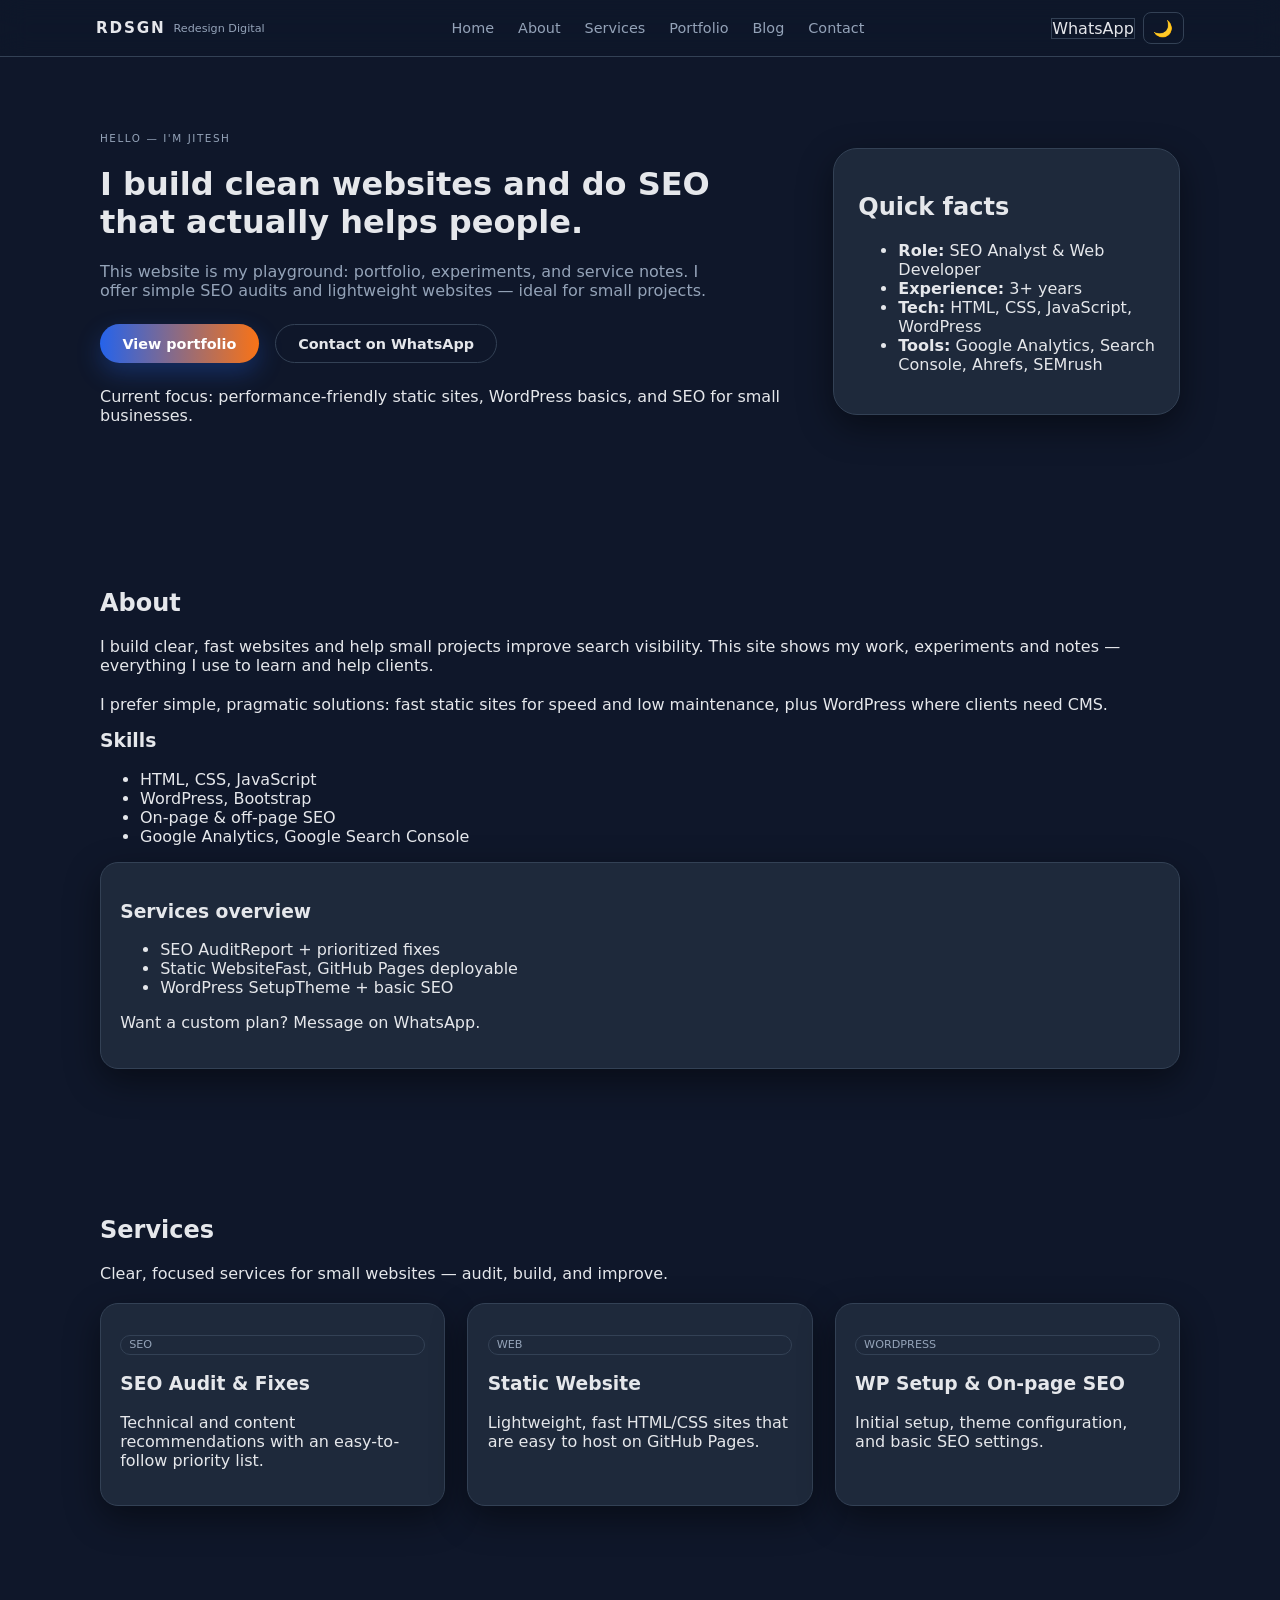
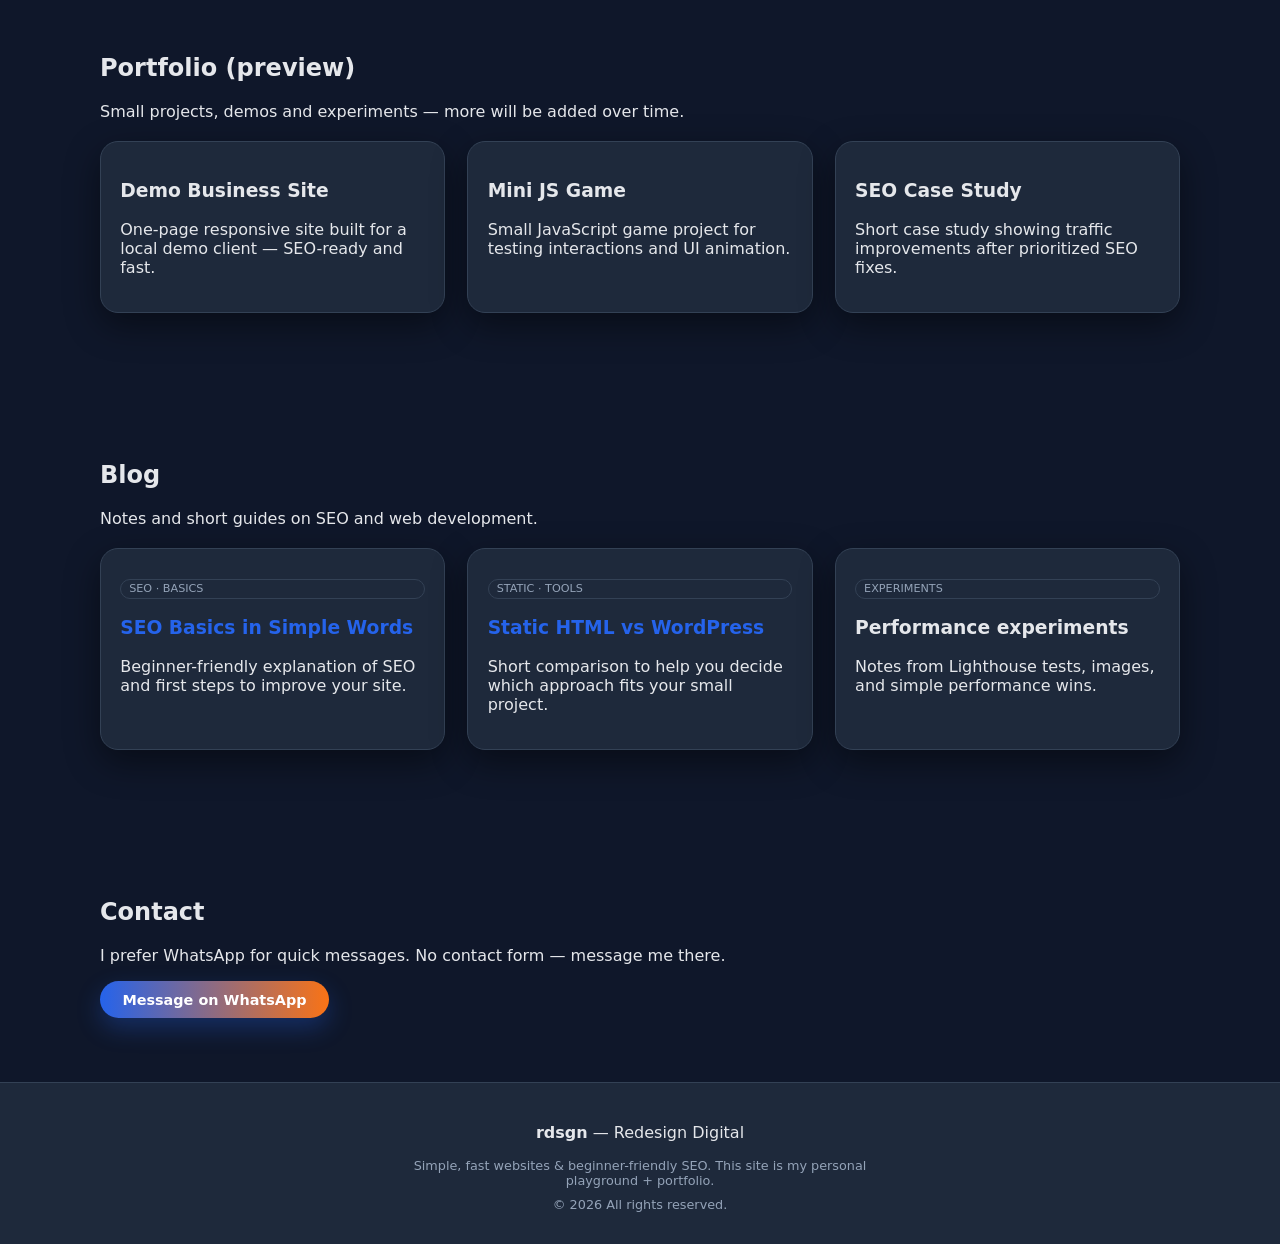
==== commit 08680b28: "s" ====
--- a/index.html
+++ b/index.html
@@ -1,201 +1,198 @@
 <!doctype html>
 <html lang="en">
-
 <head>
   <meta charset="utf-8" />
   <meta name="viewport" content="width=device-width,initial-scale=1" />
-  <title>rdsgn — Redesign Digital | SEO & Web Development</title>
-  <meta name="description"
-    content="rdsgn (Redesign Digital) — Jitesh's personal playground, portfolio and SEO & website services." />
+  <title>rdsgn — Redesign Digital | SEO & Website Services</title>
+  <meta name="description" content="rdsgn (Redesign Digital) — Jitesh's portfolio and playground for SEO & website-making services." />
 
-  <!-- Link to main stylesheet -->
+  <!-- Open Graph (basic) -->
+  <meta property="og:title" content="rdsgn — Redesign Digital" />
+  <meta property="og:description" content="Simple websites, SEO audits and small-project support — by Jitesh." />
+  <meta property="og:type" content="website" />
+
+  <!-- Main stylesheet -->
   <link rel="stylesheet" href="/assets/css/style.css" />
+
+  <!-- Favicon (optional) -->
+  <link rel="icon" href="/favicon.ico" />
 </head>
-
 <body>
 
-  <!-- Header component will be injected here by main.js -->
-  <div id="site-header"></div>
+  <!-- Header component (injected by main.js) -->
+  <div id="site-header" aria-hidden="false"></div>
 
-  <!-- ======= HERO ======= -->
-  <main id="home" class="section">
+  <!-- HERO -->
+  <header id="home" class="section" role="banner" aria-label="Home section">
     <div class="container hero-inner">
       <div>
         <p class="eyebrow">Hello — I'm Jitesh</p>
         <h1>
-          I build clean websites & do SEO that actually helps real people.
+          I build clean websites and do SEO that actually helps people.
         </h1>
         <p class="hero-subtitle">
-          I am learning, experimenting and offering simple SEO & website-making services.
-          This site is a playground where I publish notes, projects and case studies.
+          This website is my playground: portfolio, experiments, and service notes.
+          I offer simple SEO audits and lightweight websites — ideal for small projects.
         </p>
 
         <div class="hero-actions">
-          <a class="btn primary-btn" href="/#portfolio">View portfolio</a>
-          <a class="btn ghost-btn"
-            href="https://wa.me/91XXXXXXXXXX?text=Hi%20Jitesh%2C%20I%20came%20from%20your%20website%20rdsgn.in"
-            target="_blank" rel="noopener">Contact on WhatsApp</a>
+          <a class="btn primary-btn" href="#portfolio">View portfolio</a>
+          <a class="btn ghost-btn" href="https://wa.me/919XXXXXXXXX?text=Hi%20Jitesh%2C%20I%20found%20you%20on%20rdsgn.in" target="_blank" rel="noopener">Contact on WhatsApp</a>
         </div>
 
         <p class="hero-note">
-          Current focus: SEO audits, simple static websites, and hands-on experiments with web performance.
+          Current focus: performance-friendly static sites, WordPress basics, and SEO for small businesses.
         </p>
       </div>
 
-      <!-- Hero side card -->
-      <aside class="hero-card">
+      <aside class="hero-card" aria-label="Quick facts">
         <h2>Quick facts</h2>
         <ul>
-          <li><strong>Role:</strong> SEO Analyst | Web Developer</li>
+          <li><strong>Role:</strong> SEO Analyst & Web Developer</li>
           <li><strong>Experience:</strong> 3+ years</li>
-          <li><strong>Tech:</strong> HTML, CSS, JS, WordPress, Bootstrap</li>
-          <li><strong>Tools:</strong> Google Analytics, Search Console, SEMrush, Ahrefs</li>
+          <li><strong>Tech:</strong> HTML, CSS, JavaScript, WordPress</li>
+          <li><strong>Tools:</strong> Google Analytics, Search Console, Ahrefs, SEMrush</li>
         </ul>
       </aside>
     </div>
-  </main>
+  </header>
 
-  <!-- ======= ABOUT ======= -->
-  <section id="about" class="section">
+  <!-- ABOUT -->
+  <section id="about" class="section" aria-labelledby="about-title">
     <div class="container">
-      <h2 class="section-title">About</h2>
+      <h2 id="about-title" class="section-title">About</h2>
       <p class="section-subtitle">
-        I build straightforward, fast websites and help small projects with SEO. This site is both my portfolio and my
-        learning space — every experiment here helps me grow and shows what I can do.
+        I build clear, fast websites and help small projects improve search visibility.
+        This site shows my work, experiments and notes — everything I use to learn and help clients.
       </p>
 
-      <div class="two-col" style="margin-top:1.5rem;">
+      <div class="two-col" style="margin-top:1.25rem;">
         <div>
           <p>
-            I work with static sites and small WordPress projects. I enjoy simplifying SEO into clear steps:
-            content, structure, and technical health.
+            I prefer simple, pragmatic solutions: fast static sites for speed and low maintenance, plus WordPress where clients need CMS.
           </p>
 
-          <h3 style="margin-top:1rem;">Skills</h3>
+          <h3 style="margin-top:1rem">Skills</h3>
           <ul class="skills-list">
             <li>HTML, CSS, JavaScript</li>
             <li>WordPress, Bootstrap</li>
             <li>On-page & off-page SEO</li>
-            <li>Google Analytics, Search Console</li>
+            <li>Google Analytics, Google Search Console</li>
           </ul>
         </div>
 
         <div>
           <div class="card info-card">
-            <h3>What I offer</h3>
+            <h3>Services overview</h3>
             <ul class="info-list">
-              <li><span>SEO Audit</span><span>From ₹ — (custom)</span></li>
-              <li><span>Website (static)</span><span>Starter sites</span></li>
-              <li><span>WordPress setup</span><span>Theme + basic SEO</span></li>
+              <li><span>SEO Audit</span><span>Report + prioritized fixes</span></li>
+              <li><span>Static Website</span><span>Fast, GitHub Pages deployable</span></li>
+              <li><span>WordPress Setup</span><span>Theme + basic SEO</span></li>
             </ul>
-            <p class="small-note">Want a custom plan? Contact me on WhatsApp.</p>
+            <p class="small-note">Want a custom plan? Message on WhatsApp.</p>
           </div>
         </div>
       </div>
     </div>
   </section>
 
-  <!-- ======= SERVICES ======= -->
-  <section id="services" class="section section-muted">
+  <!-- SERVICES -->
+  <section id="services" class="section section-muted" aria-labelledby="services-title">
     <div class="container">
-      <h2 class="section-title">Services</h2>
-      <p class="section-subtitle">Simple, clear services to help small websites perform better in search.</p>
+      <h2 id="services-title" class="section-title">Services</h2>
+      <p class="section-subtitle">Clear, focused services for small websites — audit, build, and improve.</p>
 
       <div class="cards-grid" style="margin-top:1.25rem;">
         <article class="card service-card">
           <p class="badge">SEO</p>
           <h3>SEO Audit & Fixes</h3>
-          <p>Site analysis, quick wins and a prioritized task list to improve search visibility.</p>
+          <p>Technical and content recommendations with an easy-to-follow priority list.</p>
         </article>
 
         <article class="card service-card">
           <p class="badge">Web</p>
           <h3>Static Website</h3>
-          <p>Lightweight HTML/CSS/JS websites that load fast and are easy to host on GitHub Pages.</p>
+          <p>Lightweight, fast HTML/CSS sites that are easy to host on GitHub Pages.</p>
         </article>
 
         <article class="card service-card">
           <p class="badge">WordPress</p>
           <h3>WP Setup & On-page SEO</h3>
-          <p>Install, configure theme, basic on-page SEO, and analytics setup.</p>
+          <p>Initial setup, theme configuration, and basic SEO settings.</p>
         </article>
       </div>
     </div>
   </section>
 
-  <!-- ======= PORTFOLIO PREVIEW ======= -->
-  <section id="portfolio" class="section">
+  <!-- PORTFOLIO -->
+  <section id="portfolio" class="section" aria-labelledby="portfolio-title">
     <div class="container">
-      <h2 class="section-title">Portfolio (Preview)</h2>
-      <p class="section-subtitle">A few small projects and experiments — more to come.</p>
+      <h2 id="portfolio-title" class="section-title">Portfolio (preview)</h2>
+      <p class="section-subtitle">Small projects, demos and experiments — more will be added over time.</p>
 
       <div class="cards-grid" style="margin-top:1.25rem;">
         <article class="card portfolio-card">
           <h3>Demo Business Site</h3>
-          <p>Simple one-page site built for a local demo client — responsive and SEO-ready.</p>
-          <p class="text-link"><a href="#" class="text-link disabled">Live / Coming soon</a></p>
+          <p>One-page responsive site built for a local demo client — SEO-ready and fast.</p>
         </article>
 
         <article class="card portfolio-card">
           <h3>Mini JS Game</h3>
-          <p>Small JavaScript game I used to test interactions and animations.</p>
+          <p>Small JavaScript game project for testing interactions and UI animation.</p>
         </article>
 
         <article class="card portfolio-card">
           <h3>SEO Case Study</h3>
-          <p>A short case study showing traffic improvements after basic SEO fixes.</p>
+          <p>Short case study showing traffic improvements after prioritized SEO fixes.</p>
         </article>
       </div>
     </div>
   </section>
 
-  <!-- ======= BLOG PREVIEW ======= -->
-  <section id="blog" class="section section-muted">
+  <!-- BLOG PREVIEW -->
+  <section id="blog" class="section section-muted" aria-labelledby="blog-title">
     <div class="container">
-      <h2 class="section-title">Blog</h2>
-      <p class="section-subtitle">Short notes and experiments about SEO and web development.</p>
+      <h2 id="blog-title" class="section-title">Blog</h2>
+      <p class="section-subtitle">Notes and short guides on SEO and web development.</p>
 
       <div class="cards-grid" style="margin-top:1.25rem;">
         <article class="card blog-card">
           <p class="badge">SEO · Basics</p>
-          <h3><a href="/blog/seo-basics.html">SEO Basics in Simple Words</a></h3>
-          <p>A beginner-friendly explanation of what SEO is and how to get started.</p>
+          <h3><a class="text-link" href="/blog/seo-basics.html">SEO Basics in Simple Words</a></h3>
+          <p>Beginner-friendly explanation of SEO and first steps to improve your site.</p>
         </article>
 
         <article class="card blog-card">
           <p class="badge">Static · Tools</p>
-          <h3><a href="/blog/static-vs-wordpress.html">Static HTML vs WordPress: When to use each</a></h3>
-          <p>Short comparison to help you pick the right approach for small projects.</p>
+          <h3><a class="text-link" href="/blog/static-vs-wordpress.html">Static HTML vs WordPress</a></h3>
+          <p>Short comparison to help you decide which approach fits your small project.</p>
         </article>
 
         <article class="card blog-card">
           <p class="badge">Experiments</p>
           <h3>Performance experiments</h3>
-          <p>Notes from testing load speed, images and Lighthouse improvements.</p>
+          <p>Notes from Lighthouse tests, images, and simple performance wins.</p>
         </article>
       </div>
     </div>
   </section>
 
-  <!-- ======= CONTACT ======= -->
-  <section id="contact" class="section">
+  <!-- CONTACT -->
+  <section id="contact" class="section" aria-labelledby="contact-title">
     <div class="container">
-      <h2 class="section-title">Contact</h2>
+      <h2 id="contact-title" class="section-title">Contact</h2>
       <p class="section-subtitle">I prefer WhatsApp for quick messages. No contact form — message me there.</p>
 
       <div style="margin-top:1rem;">
-        <a class="btn primary-btn"
-          href="https://wa.me/91XXXXXXXXXX?text=Hi%20Jitesh%2C%20I%20found%20you%20on%20rdsgn.in" target="_blank"
-          rel="noopener">Message on WhatsApp</a>
+        <a class="btn primary-btn" href="https://wa.me/919XXXXXXXXX?text=Hi%20Jitesh%2C%20I%20found%20you%20on%20rdsgn.in" target="_blank" rel="noopener">Message on WhatsApp</a>
       </div>
     </div>
   </section>
 
-  <!-- Footer component will be injected here by main.js -->
-  <div id="site-footer"></div>
+  <!-- Footer component (injected by main.js) -->
+  <div id="site-footer" aria-hidden="false"></div>
 
-  <!-- Main JS (component loader + theme + nav) -->
+  <!-- main script (component loader + theme + nav) -->
   <script src="/assets/js/main.js"></script>
 </body>
-
 </html>
--- a/assets/css/style.css
+++ b/assets/css/style.css
@@ -1,110 +1,60 @@
-/* =========================================
-   THEME VARIABLES — DARK THEME (default)
-      ========================================= */
+/* =========================================================
+   RESET + GLOBAL VARIABLES (DARK THEME DEFAULT)
+   ========================================================= */
 :root {
   --primary: #2563eb;
-  --primary-soft: rgba(37, 99, 235, 0.12);
   --secondary: #f97316;
 
   --bg: #0f172a;
-  --bg-elevated: #020617;
-  --bg-muted: #020617;
-  --surface: #020617;
-
-  --border-subtle: #1f2937;
+  --bg-elevated: #1e293b;
+  --bg-muted: #0f172a;
+
+  --surface: #1e293b;
+
   --text: #e5e7eb;
-  --text-muted: #9ca3af;
+  --text-muted: #94a3b8;
+
+  --border-subtle: #334155;
+
+  --shadow-soft: 0 12px 35px rgba(0,0,0,0.45);
 
   --radius-lg: 18px;
   --radius-xl: 24px;
-  --shadow-soft: 0 18px 45px rgba(15, 23, 42, 0.7);
-}
-
-/* =========================================
-                                   LIGHT THEME VARIABLES
-                                      ========================================= */
+}
+
+/* ==========================
+   LIGHT THEME VARIABLES
+   ========================== */
 :root[data-theme="light"] {
   --bg: #ffffff;
-  --bg-elevated: #fbfbfd;
-  --bg-muted: #f3f4f6;
+  --bg-elevated: #f8f9fa;
+  --bg-muted: #f0f2f5;
+
   --surface: #ffffff;
 
-  --border-subtle: #e6e7eb;
-  --shadow-soft: 0 10px 30px rgba(16, 24, 40, 0.06);
-
-  --text: #0f1724;
-  --text-muted: #6b7280;
-
-  --primary: #2563eb;
-  --primary-soft: rgba(37, 99, 235, 0.12);
-  --secondary: #f97316;
-}
-
-/* =========================================
-                                                               LIGHT THEME OVERRIDES
-                                                                  ========================================= */
-:root[data-theme="light"] body,
-:root[data-theme="light"] h1,
-:root[data-theme="light"] h2,
-:root[data-theme="light"] h3,
-:root[data-theme="light"] h4,
-:root[data-theme="light"] h5,
-:root[data-theme="light"] h6,
-:root[data-theme="light"] p,
-:root[data-theme="light"] li,
-:root[data-theme="light"] span,
-:root[data-theme="light"] a {
-  color: var(--text) !important;
-}
-
-:root[data-theme="light"] .muted,
-:root[data-theme="light"] .hero-subtitle,
-:root[data-theme="light"] .section-subtitle,
-:root[data-theme="light"] .info-list li span:first-child {
-  color: var(--text-muted) !important;
-}
-
-:root[data-theme="light"] body {
-  background: var(--bg) !important;
-}
-
-/* Header light mode */
-:root[data-theme="light"] .site-header {
-  background: var(--bg-elevated);
-  border-bottom: 1px solid var(--border-subtle);
-  backdrop-filter: none;
-}
-
-/* Cards in light */
-:root[data-theme="light"] .card,
-:root[data-theme="light"] .hero-card,
-:root[data-theme="light"] .info-card {
-  background: var(--bg-elevated);
-  border: 1px solid var(--border-subtle) !important;
-  box-shadow: var(--shadow-soft);
-}
-
-/* Footer light */
-:root[data-theme="light"] .site-footer {
-  background: var(--bg-elevated);
-  border-top: 1px solid var(--border-subtle);
-}
-
-/* =========================================
-                                                                                           GLOBAL RESET
-                                                                                              ========================================= */
+  --text: #0f172a;
+  --text-muted: #64748b;
+
+  --border-subtle: #d0d4da;
+
+  --shadow-soft: 0 8px 25px rgba(0,0,0,0.06);
+}
+
+/* ==========================
+   BASE RESET
+   ========================== */
+
 *,
 *::before,
 *::after {
   box-sizing: border-box;
 }
 
-html,
-body {
+html, body {
   margin: 0;
   padding: 0;
-  font-family: system-ui, sans-serif;
-  background: radial-gradient(circle at top left, #1e293b, var(--bg));
+  font-family: system-ui,-apple-system,BlinkMacSystemFont,"Segoe UI",sans-serif;
+  background: var(--bg);
   color: var(--text);
   scroll-behavior: smooth;
   min-height: 100vh;
@@ -115,9 +65,28 @@
   height: auto;
 }
 
-/* =========================================
-                                                                                                                 LAYOUT HELPERS
-                                                                                                                    ========================================= */
+/* Anchor reset */
+a {
+  color: inherit;
+  text-decoration: none;
+  cursor: pointer;
+}
+a:hover,
+a:focus {
+  text-decoration: underline;
+  text-underline-offset: 4px;
+  text-decoration-thickness: 2px;
+}
+
+.text-link {
+  color: var(--primary);
+  text-decoration: none;
+}
+.text-link:hover {
+  text-decoration: underline;
+}
+
+/* Containers */
 .container {
   width: 100%;
   max-width: 1120px;
@@ -126,46 +95,42 @@
 }
 
 .section {
-  padding: 4.5rem 0;
+  padding: 4rem 0;
 }
 
 .section-muted {
-  background: radial-gradient(circle at top, #111827, #020617);
-}
-
-:root[data-theme="light"] .section-muted {
-  background: var(--bg-muted) !important;
-}
-
-/* =========================================
-                                                                                                                                     HEADER (STICKY)
-                                                                                                                                        ========================================= */
+  background: var(--bg-muted);
+}
+
+/* =========================================================
+   HEADER
+   ========================================================= */
 .site-header {
   position: sticky;
   top: 0;
   z-index: 9999;
-  backdrop-filter: blur(12px);
-  background: rgba(15, 23, 42, 0.95);
+  backdrop-filter: blur(14px);
+  background: rgba(15, 23, 42, 0.65);
   overflow: visible;
+  border-bottom: 1px solid var(--border-subtle);
 }
 
 .nav-container {
   display: flex;
   justify-content: space-between;
   align-items: center;
-  padding: 0.75rem 1.25rem;
-}
-
-/* LOGO */
+  padding: .75rem 1rem;
+}
+
 .logo-main {
   font-weight: 700;
-  letter-spacing: 0.12em;
+  font-size: .95rem;
   text-transform: uppercase;
-  font-size: 0.85rem;
+  letter-spacing: .12em;
 }
 
 .logo-sub {
-  font-size: 0.7rem;
+  font-size: .7rem;
   color: var(--text-muted);
 }
 
@@ -176,123 +141,205 @@
   align-items: center;
 }
 
-/* THEME + HAMBURGER AREA */
+.main-nav a {
+  font-size: .9rem;
+  font-weight: 500;
+  color: var(--text-muted);
+}
+.main-nav a:hover {
+  color: var(--text);
+}
+
+/* HEADER CONTROLS */
 .nav-controls {
   display: flex;
-  gap: 0.5rem;
-  align-items: center;
-}
-
+  align-items: center;
+  gap: .5rem;
+  z-index: 12000;
+}
+
+/* THEME TOGGLE */
 .theme-toggle {
-  border: 1px solid var(--border-subtle);
-  background: rgba(255, 255, 255, 0.08);
-  color: var(--text);
-  padding: 0.35rem 0.6rem;
-  border-radius: 10px;
-  cursor: pointer;
-}
-
-:root[data-theme="light"] .theme-toggle {
-  background: rgba(0, 0, 0, 0.04);
-}
-
-/* Hamburger button */
+  padding: .35rem .6rem;
+  border-radius: 8px;
+  border: 1px solid var(--border-subtle);
+  background: transparent;
+  color: var(--text);
+  font-size: 1rem;
+}
+
+/* MOBILE MENU BUTTON */
 .nav-toggle {
   display: none;
   border: 1px solid var(--border-subtle);
-  background: rgba(15, 23, 42, 0.8);
-  color: var(--text);
-  font-size: 1.3rem;
-  padding: 0.4rem 0.7rem;
+  padding: .4rem .7rem;
   border-radius: 8px;
+  background: transparent;
+  color: var(--text);
+  font-size: 1.25rem;
   cursor: pointer;
 }
 
-:root[data-theme="light"] .nav-toggle {
-  background: rgba(0, 0, 0, 0.03);
-  color: var(--text);
-}
-
-/* =========================================
-                                                                                                                                                                                                                         MOBILE NAV (FINAL — SAME WIDTH BOTH THEMES)
-                                                                                                                                                                                                                            ========================================= */
-@media (max-width: 700px) {
-  .nav-toggle {
-    display: inline-flex;
-  }
-
-  .main-nav {
-    position: absolute !important;
-    right: 1.25rem;
-    top: 3.2rem;
-    flex-direction: column;
-    align-items: flex-start;
-    background: var(--bg-elevated) !important;
-    border-radius: 12px;
-    padding: 0.6rem 0.9rem;
-    border: 1px solid var(--border-subtle);
-    box-shadow: 0 12px 30px rgba(16, 24, 40, 0.10);
-    display: none;
-    z-index: 110;
-    min-width: 200px;
-    max-width: 260px;
-    width: clamp(200px, 45vw, 260px);
-    transition: none !important;
-  }
-
-  .main-nav.open {
-    display: flex;
-  }
-
-  .main-nav a {
-    width: 100%;
-    padding: 0.5rem 0.75rem;
-    color: var(--text);
-    white-space: nowrap;
-    overflow: hidden;
-    text-overflow: ellipsis;
-    border-radius: 8px;
-  }
-
-  .main-nav a:hover {
-    background: rgba(0, 0, 0, 0.04);
-  }
-}
-
-/* =========================================
-                                                                                                                                                                                                                                                                                                                                                     HERO, CARD, FOOTER (unchanged except theme vars)
-                                                                                                                                                                                                                                                                                                                                                        ========================================= */
-.hero {
-  padding: 4.5rem 0 4rem;
-}
-
-/* Card */
+/* =========================================================
+   HERO SECTION
+   ========================================================= */
+.hero-inner {
+  display: grid;
+  grid-template-columns: 2fr 1fr;
+  gap: 2.5rem;
+  align-items: center;
+}
+
+.eyebrow {
+  text-transform: uppercase;
+  font-size: .65rem;
+  letter-spacing: .15em;
+  color: var(--text-muted);
+}
+
+.hero h1 {
+  font-size: clamp(2rem, 3vw, 2.7rem);
+  margin: .5rem 0 1rem;
+}
+
+.hero-subtitle {
+  color: var(--text-muted);
+  max-width: 620px;
+}
+
+.hero-actions {
+  margin: 1.5rem 0;
+  display: flex;
+  gap: 1rem;
+}
+
+.hero-card {
+  background: var(--surface);
+  border-radius: var(--radius-xl);
+  padding: 1.5rem;
+  border: 1px solid var(--border-subtle);
+  box-shadow: var(--shadow-soft);
+}
+
+/* =========================================================
+   BUTTONS
+   ========================================================= */
+
+.btn {
+  display: inline-flex;
+  align-items: center;
+  justify-content: center;
+  padding: .65rem 1.4rem;
+  border-radius: 999px;
+  font-size: .9rem;
+  font-weight: 600;
+  cursor: pointer;
+  border: none;
+  text-decoration: none;
+  transition: .12s ease;
+}
+
+.btn:active {
+  transform: scale(.97);
+}
+
+.primary-btn {
+  background: linear-gradient(90deg, var(--primary), var(--secondary));
+  color: #fff;
+  box-shadow: 0 10px 25px rgba(37,99,235,.3);
+}
+
+.ghost-btn {
+  background: transparent;
+  border: 1px solid var(--border-subtle);
+  color: var(--text);
+}
+
+/* =========================================================
+   CARDS (Services, Blog, Portfolio)
+   ========================================================= */
 .card {
   background: var(--surface);
   border-radius: var(--radius-lg);
-  padding: 1.4rem;
-  border: 1px solid var(--border-subtle);
+  border: 1px solid var(--border-subtle);
+  padding: 1.2rem;
   box-shadow: var(--shadow-soft);
 }
 
-/* Footer */
+.badge {
+  font-size: .7rem;
+  text-transform: uppercase;
+  color: var(--text-muted);
+  border: 1px solid var(--border-subtle);
+  border-radius: 999px;
+  padding: .15rem .5rem;
+}
+
+.cards-grid {
+  display: grid;
+  grid-template-columns: repeat(3, 1fr);
+  gap: 1.4rem;
+  margin-top: 1.5rem;
+}
+
+/* =========================================================
+   FOOTER
+   ========================================================= */
 .site-footer {
-  border-top: 1px solid var(--border-subtle);
+  background: var(--bg-elevated);
   padding: 1.5rem 0 2rem;
   text-align: center;
-  background: var(--bg-elevated);
-}
-
-/* =========================================
-                                                                                                                                                                                                                                                                                                                                                                             RESPONSIVE GRID
-                                                                                                                                                                                                                                                                                                                                                                                ========================================= */
+  border-top: 1px solid var(--border-subtle);
+}
+
+.footer-note {
+  color: var(--text-muted);
+  font-size: .8rem;
+  max-width: 500px;
+  margin: .5rem auto 0;
+}
+
+/* =========================================================
+   MOBILE RESPONSIVE
+   ========================================================= */
 @media (max-width: 900px) {
+  .hero-inner {
+    grid-template-columns: 1fr;
+  }
   .cards-grid {
     grid-template-columns: repeat(2, 1fr);
   }
 }
 
 @media (max-width: 700px) {
+  .nav-toggle { display: inline-flex; }
+
+  /* Mobile nav dropdown */
+  .main-nav {
+    position: absolute;
+    top: 3.2rem;
+    right: 1rem;
+    flex-direction: column;
+    align-items: flex-start;
+    background: var(--surface);
+    padding: .6rem .9rem;
+    border-radius: 12px;
+    border: 1px solid var(--border-subtle);
+    box-shadow: var(--shadow-soft);
+    display: none;
+    min-width: 180px; /* AUTO WIDTH */
+    width: auto;
+  }
+
+  .main-nav.open {
+    display: flex;
+  }
+
+  .main-nav a {
+    padding: .55rem .75rem;
+    width: 100%;
+  }
+
   .cards-grid {
     grid-template-columns: 1fr;
   }
